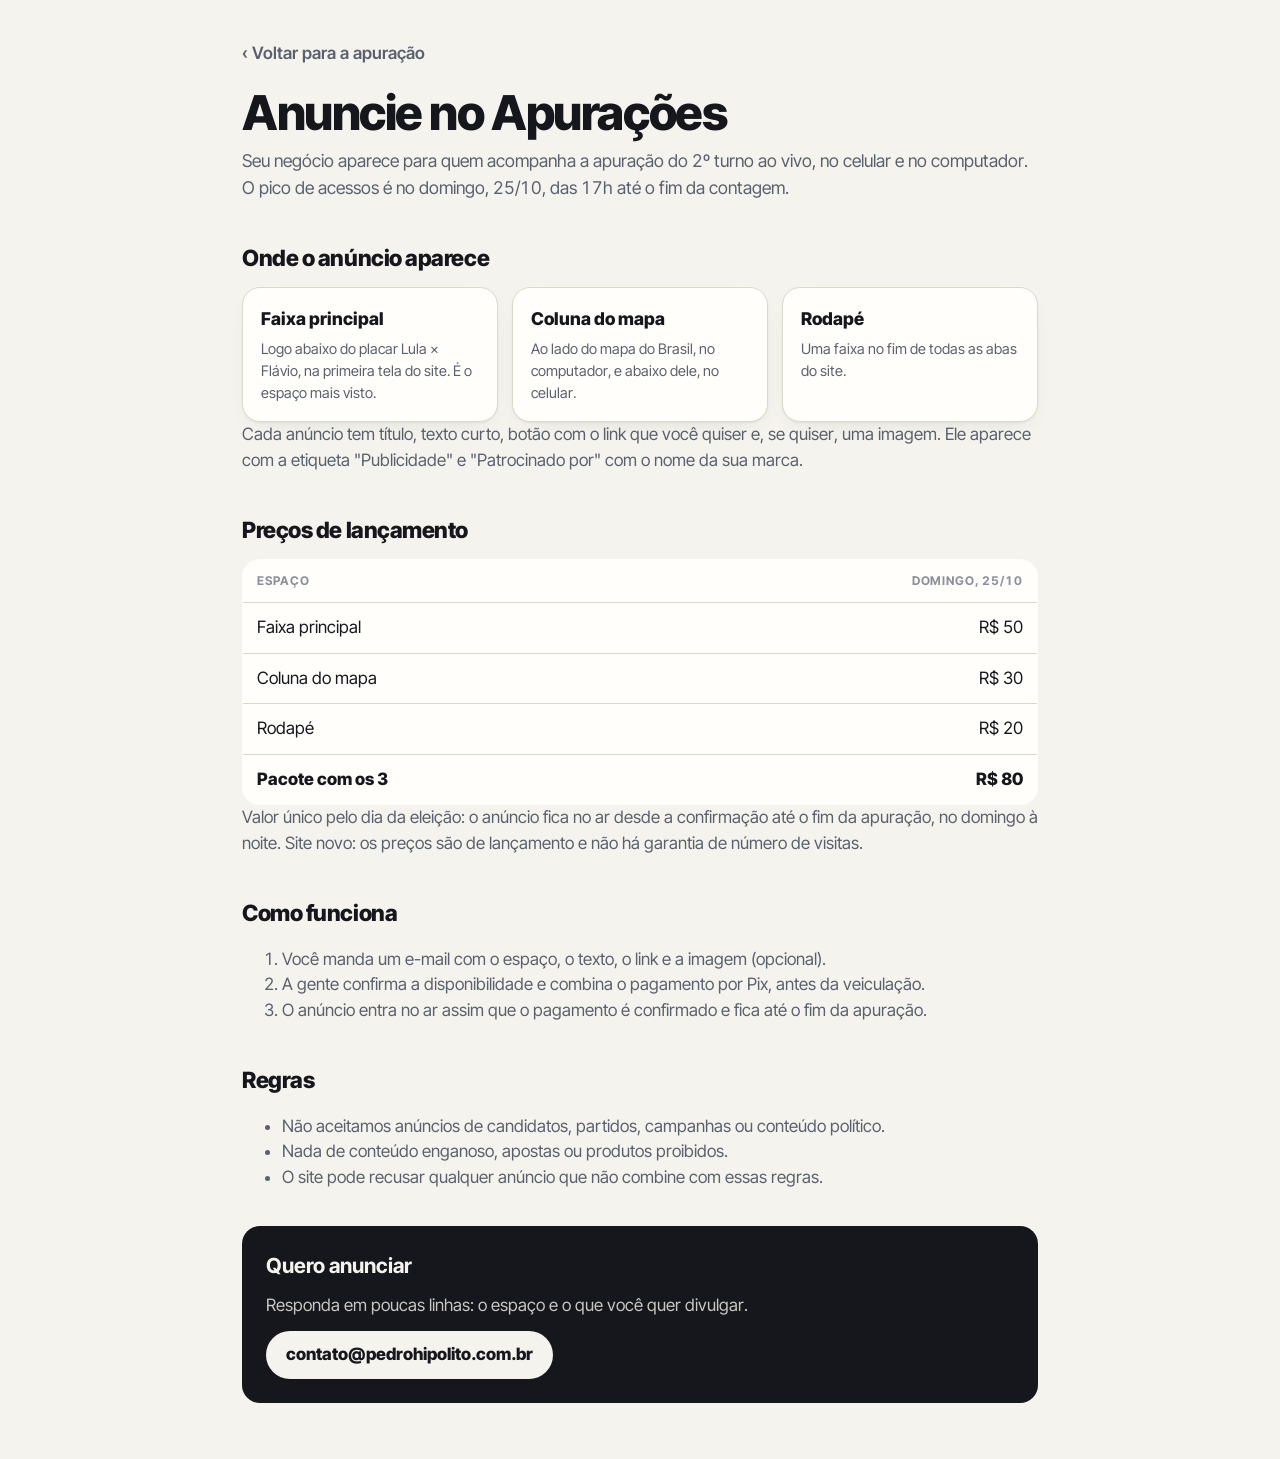
==== anuncie.html @ ca6e20bf "Anuncie: preço de um dia (até R$ 80)" ====
<!doctype html>
<html lang="pt-br">
<head>
<meta charset="utf-8">
<meta name="viewport" content="width=device-width,initial-scale=1">
<title>Anuncie · Apurações</title>
<meta name="description" content="Espaços de publicidade no site Apurações: onde aparecem, preços de lançamento e como anunciar.">
<link rel="icon" href="img/favicon.svg" type="image/svg+xml">
<link rel="preconnect" href="https://fonts.googleapis.com">
<link rel="preconnect" href="https://fonts.gstatic.com" crossorigin>
<link rel="stylesheet" href="https://fonts.googleapis.com/css2?family=Inter+Tight:wght@400;500;600;700;800&display=swap">
<link rel="stylesheet" href="css/estilo.css">
<style>
  .an-wrap { max-width: 860px; margin: 0 auto; padding: 32px var(--gut) 56px; }
  .an-voltar { display: inline-flex; min-height: 44px; align-items: center; color: var(--muted); text-decoration: none; font-weight: 600; }
  .an-wrap h1 { font-size: clamp(2rem, 7vw, 3rem); font-weight: 800; letter-spacing: -.03em; line-height: 1.05; margin: 12px 0 10px; }
  .an-wrap h2 { font-size: 1.4rem; font-weight: 800; letter-spacing: -.02em; margin: 40px 0 12px; }
  .an-wrap p, .an-wrap li { color: var(--muted); }
  .an-lead { font-size: 1.1rem; }
  .an-grade { display: grid; gap: 14px; grid-template-columns: repeat(auto-fit, minmax(220px, 1fr)); }
  .an-cartao { background: var(--surface); border: 1px solid var(--line); border-radius: var(--raio); padding: 18px; box-shadow: var(--sombra); }
  .an-cartao h3 { margin: 0 0 6px; font-size: 1.1rem; font-weight: 800; }
  .an-cartao p { margin: 0; font-size: 14.5px; }
  .an-tabela { width: 100%; border-collapse: collapse; background: var(--surface); border: 1px solid var(--line); border-radius: var(--raio); overflow: hidden; font-variant-numeric: tabular-nums; }
  .an-tabela th, .an-tabela td { padding: 12px 14px; text-align: left; border-bottom: 1px solid var(--line); }
  .an-tabela th { font-size: 12px; letter-spacing: .08em; text-transform: uppercase; color: var(--faint); }
  .an-tabela td:not(:first-child), .an-tabela th:not(:first-child) { text-align: right; white-space: nowrap; }
  .an-tabela tr:last-child td { border-bottom: 0; font-weight: 800; }
  .an-rolagem { overflow-x: auto; }
  .an-cta { margin-top: 36px; padding: 24px; border-radius: var(--raio); background: var(--ink); color: var(--bg); display: grid; gap: 12px; justify-items: start; }
  .an-cta p { color: inherit; opacity: .8; margin: 0; }
  .an-cta strong { font-size: 1.3rem; }
  .an-cta a { display: inline-flex; align-items: center; min-height: 48px; padding: 0 20px; border-radius: 999px; background: var(--bg); color: var(--ink); font-weight: 800; text-decoration: none; overflow-wrap: anywhere; }
</style>
</head>
<body>
<main class="an-wrap">
  <a class="an-voltar" href="./">‹ Voltar para a apuração</a>
  <h1>Anuncie no Apurações</h1>
  <p class="an-lead">Seu negócio aparece para quem acompanha a apuração do 2º turno ao vivo, no celular e no computador. O pico de acessos é no domingo, 25/10, das 17h até o fim da contagem.</p>

  <h2>Onde o anúncio aparece</h2>
  <div class="an-grade">
    <div class="an-cartao"><h3>Faixa principal</h3><p>Logo abaixo do placar Lula × Flávio, na primeira tela do site. É o espaço mais visto.</p></div>
    <div class="an-cartao"><h3>Coluna do mapa</h3><p>Ao lado do mapa do Brasil, no computador, e abaixo dele, no celular.</p></div>
    <div class="an-cartao"><h3>Rodapé</h3><p>Uma faixa no fim de todas as abas do site.</p></div>
  </div>
  <p>Cada anúncio tem título, texto curto, botão com o link que você quiser e, se quiser, uma imagem. Ele aparece com a etiqueta "Publicidade" e "Patrocinado por" com o nome da sua marca.</p>

  <h2>Preços de lançamento</h2>
  <div class="an-rolagem">
    <table class="an-tabela">
      <thead><tr><th>Espaço</th><th>Domingo, 25/10</th></tr></thead>
      <tbody>
        <tr><td>Faixa principal</td><td>R$ 50</td></tr>
        <tr><td>Coluna do mapa</td><td>R$ 30</td></tr>
        <tr><td>Rodapé</td><td>R$ 20</td></tr>
        <tr><td>Pacote com os 3</td><td>R$ 80</td></tr>
      </tbody>
    </table>
  </div>
  <p>Valor único pelo dia da eleição: o anúncio fica no ar desde a confirmação até o fim da apuração, no domingo à noite. Site novo: os preços são de lançamento e não há garantia de número de visitas.</p>

  <h2>Como funciona</h2>
  <ol>
    <li>Você manda um e-mail com o espaço, o texto, o link e a imagem (opcional).</li>
    <li>A gente confirma a disponibilidade e combina o pagamento por Pix, antes da veiculação.</li>
    <li>O anúncio entra no ar assim que o pagamento é confirmado e fica até o fim da apuração.</li>
  </ol>

  <h2>Regras</h2>
  <ul>
    <li>Não aceitamos anúncios de candidatos, partidos, campanhas ou conteúdo político.</li>
    <li>Nada de conteúdo enganoso, apostas ou produtos proibidos.</li>
    <li>O site pode recusar qualquer anúncio que não combine com essas regras.</li>
  </ul>

  <div class="an-cta">
    <strong>Quero anunciar</strong>
    <p>Responda em poucas linhas: o espaço e o que você quer divulgar.</p>
    <a href="mailto:contato@pedrohipolito.com.br?subject=Quero%20anunciar%20no%20Apura%C3%A7%C3%B5es">contato@pedrohipolito.com.br</a>
  </div>
</main>
</body>
</html>
---- css/estilo.css ----
/* Apuração 2º Turno 2026 — estilo. Tokens no :root; tema escuro por prefers-color-scheme ou [data-theme]. */
:root {
  --bg: #f5f3ee;
  --surface: #fffefb;
  --surface-2: #efece4;
  --ink: #15171c;
  --muted: #5a616e;
  --faint: #8a909c;
  --line: #ddd8cb;
  --c13: #dd2c2c;
  --c22: #1c5fd0;
  --outros: #cbc6ba;
  --gA: #0b8576;
  --gB: #c0780a;
  --mapa-vazio: #e2ded3;
  --mapa-sem: #f0ede5;                 /* mapa-múndi: país sem brasileiros votando */
  --sombra: 0 1px 2px rgba(20, 22, 28, .05), 0 8px 24px -12px rgba(20, 22, 28, .12);
  --serif: "Inter Tight", system-ui, -apple-system, "Segoe UI", Roboto, sans-serif; /* títulos e números grandes: sem serifa, direto */
  --sans: "Inter Tight", system-ui, -apple-system, "Segoe UI", Roboto, sans-serif;
  --raio: 16px;
  --gut: 16px;
  --topo-h: 104px;
  color-scheme: light;
}
@media (prefers-color-scheme: dark) {
  :root:not([data-theme="light"]) {
    --bg: #0f1115; --surface: #171a21; --surface-2: #1e222b; --ink: #f1efe9; --muted: #a2a9b6; --faint: #6f7684;
    --line: #2a2f3a; --c13: #ff5a5a; --c22: #5b9bff; --outros: #4a4f5b; --gA: #31c2b0; --gB: #e8a93c;
    --mapa-vazio: #2a2f3a; --mapa-sem: #1d2129; --sombra: 0 1px 2px rgba(0, 0, 0, .3), 0 8px 24px -12px rgba(0, 0, 0, .5);
    color-scheme: dark;
  }
}
:root[data-theme="dark"] {
  --bg: #0f1115; --surface: #171a21; --surface-2: #1e222b; --ink: #f1efe9; --muted: #a2a9b6; --faint: #6f7684;
  --line: #2a2f3a; --c13: #ff5a5a; --c22: #5b9bff; --outros: #4a4f5b; --gA: #31c2b0; --gB: #e8a93c;
  --mapa-vazio: #2a2f3a; --mapa-sem: #1d2129; --sombra: 0 1px 2px rgba(0, 0, 0, .3), 0 8px 24px -12px rgba(0, 0, 0, .5);
  color-scheme: dark;
}

*, *::before, *::after { box-sizing: border-box; }
html { scroll-behavior: smooth; scroll-padding-top: calc(var(--topo-h) + 8px); -webkit-text-size-adjust: 100%; }
body {
  margin: 0; background: var(--bg); color: var(--ink);
  font-family: var(--sans); font-size: 16px; line-height: 1.5;
  font-variant-numeric: tabular-nums lining-nums; -webkit-font-smoothing: antialiased; overflow-x: hidden;
}
img, svg { display: block; max-width: 100%; }
a { color: inherit; }
button { font: inherit; color: inherit; cursor: pointer; }
h1, h2, h3, p { margin: 0; }
[hidden] { display: none !important; }
:focus-visible { outline: 2px solid var(--c22); outline-offset: 2px; border-radius: 6px; }
.wrap { width: 100%; max-width: 1120px; margin: 0 auto; padding: 0 var(--gut); }
.mut { color: var(--muted); }

/* ---------- faixa demo ---------- */
.faixa-demo {
  display: flex; flex-wrap: wrap; gap: 4px 12px; justify-content: center; align-items: center;
  padding: 8px var(--gut); background: #ffd23f; color: #1b1500; font-size: 13px; text-align: center;
}
.faixa-demo strong { letter-spacing: .03em; }
.faixa-demo a { font-weight: 600; }

/* ---------- topo ---------- */
.topo {
  position: sticky; top: 0; z-index: 50; background: color-mix(in srgb, var(--bg) 86%, transparent);
  backdrop-filter: saturate(1.4) blur(10px); -webkit-backdrop-filter: saturate(1.4) blur(10px);
  border-bottom: 1px solid var(--line);
}
.topo-in { display: flex; flex-wrap: wrap; align-items: center; column-gap: 12px; row-gap: 0; }
.marca { order: 1; display: flex; align-items: center; gap: 10px; text-decoration: none; flex: none; min-height: 52px; }
.marca-txt { font-weight: 500; font-size: 15px; letter-spacing: -.01em; white-space: nowrap; }
.marca-txt b { font-weight: 800; }
.topo-dir { order: 2; margin-left: auto; display: flex; align-items: center; gap: 8px; min-width: 0; }
/* abas: no celular, uma linha própria logo abaixo da marca, rolável na horizontal; no desktop, na mesma linha da marca */
.abas { order: 3; flex: 0 0 100%; min-width: 0; }
.abas-lista {
  display: flex; gap: 6px; overflow-x: auto; overscroll-behavior-x: contain; scrollbar-width: none; -webkit-overflow-scrolling: touch;
  margin: 0 calc(var(--gut) * -1); padding: 0 var(--gut) 8px; scroll-padding: 0 var(--gut);
}
.abas-lista::-webkit-scrollbar { display: none; }
.abas-lista [role="tab"] {
  flex: none; min-height: 44px; padding: 0 16px; border-radius: 999px; border: 1px solid transparent; background: transparent;
  font-size: 15px; font-weight: 600; color: var(--muted); white-space: nowrap;
}
.abas-lista [role="tab"]:hover { background: var(--surface-2); color: var(--ink); }
.abas-lista [role="tab"][aria-selected="true"] { background: var(--ink); color: var(--bg); }
.aba-painel:focus { outline: none; }
.status {
  display: inline-flex; align-items: center; gap: 7px; min-width: 0; padding: 5px 10px; border-radius: 999px;
  background: var(--surface); border: 1px solid var(--line); font-size: 12.5px; font-weight: 600; color: var(--muted);
}
.status span { overflow: hidden; text-overflow: ellipsis; white-space: nowrap; max-width: 34vw; }
.status i { width: 8px; height: 8px; border-radius: 50%; background: var(--faint); flex: none; }
.status[data-estado="vivo"] { color: var(--ink); }
.status[data-estado="vivo"] i { background: #1fa855; animation: pulso 1.8s ease-out infinite; }
.status[data-estado="ok"] i { background: #1fa855; }
.status[data-estado="erro"] i { background: #e09a14; }
.status[data-estado="demo"] i { background: #ffb800; animation: pulso 1.8s ease-out infinite; }
@keyframes pulso { 0% { box-shadow: 0 0 0 0 rgba(31, 168, 85, .5); } 100% { box-shadow: 0 0 0 8px rgba(31, 168, 85, 0); } }
.btn-tema { width: 36px; height: 36px; border-radius: 50%; border: 1px solid var(--line); background: var(--surface); display: grid; place-items: center; flex: none; }
.btn-tema:hover { background: var(--surface-2); }
.ico-lua { display: none; }
:root[data-theme="dark"] .ico-sol { display: none; }
:root[data-theme="dark"] .ico-lua { display: block; }
@media (prefers-color-scheme: dark) {
  :root:not([data-theme="light"]) .ico-sol { display: none; }
  :root:not([data-theme="light"]) .ico-lua { display: block; }
}

/* ---------- hero ---------- */
.hero { padding: 28px 0 36px; border-bottom: 1px solid var(--line); background:
  radial-gradient(900px 340px at 12% -10%, color-mix(in srgb, var(--c13) 9%, transparent), transparent 70%),
  radial-gradient(900px 340px at 88% -10%, color-mix(in srgb, var(--c22) 9%, transparent), transparent 70%); }
.kicker { font-size: 12.5px; font-weight: 700; letter-spacing: .08em; text-transform: uppercase; color: var(--muted); }
.hero-titulo { font-family: var(--serif); font-weight: 800; font-size: clamp(2rem, 7.4vw, 3.6rem); line-height: 1.05; letter-spacing: -.02em; margin: 8px 0 14px; }
.hero-titulo em { font-style: normal; font-weight: 800; }
.hero-modo { margin-bottom: 18px; }
.pilula { display: inline-block; padding: 6px 14px; border-radius: 18px; font-size: 13px; font-weight: 600; line-height: 1.35; background: var(--surface); border: 1px solid var(--line); color: var(--muted); }
.hero-modo[data-modo="vivo"] .pilula { color: var(--ink); border-color: color-mix(in srgb, #1fa855 55%, var(--line)); background: color-mix(in srgb, #1fa855 10%, var(--surface)); }
.hero-modo[data-modo="antes"] .pilula, .hero-modo[data-modo="aguardando"] .pilula { border-style: dashed; }

.duelo { display: grid; grid-template-columns: minmax(0, 1fr) minmax(0, 1fr); gap: 8px; align-items: start; }
.duelo-x { align-self: center; font-family: var(--serif); font-size: 1.4rem; color: var(--faint); display: none; }
.cand { position: relative; display: flex; flex-direction: column; gap: 10px; min-width: 0; }
.cand[data-n="22"] { align-items: flex-end; text-align: right; }
.foto {
  position: relative; width: clamp(92px, 27vw, 176px); aspect-ratio: 3 / 4; border-radius: 14px; overflow: hidden;
  background: color-mix(in srgb, var(--cor) 16%, var(--surface-2)); box-shadow: inset 0 -5px 0 var(--cor), var(--sombra);
}
.cand[data-n="13"] { --cor: var(--c13); }
.cand[data-n="22"] { --cor: var(--c22); }
.foto img { position: absolute; inset: 0; width: 100%; height: 100%; object-fit: cover; object-position: center 18%; }
.foto img.erro { display: none; }
.ini { position: absolute; inset: 0; display: grid; place-items: center; font-family: var(--serif); font-weight: 600; font-size: 2rem; color: var(--cor); opacity: .85; }
.cand-nome { font-size: clamp(1.25rem, 4.6vw, 2rem); font-weight: 800; letter-spacing: -.02em; line-height: 1.1; }
.cand-sub { font-size: 13px; color: var(--muted); margin-top: 2px; }
.partido { font-weight: 700; color: var(--cor); }
.cand-pct { margin-top: 6px; display: flex; align-items: baseline; gap: 2px; line-height: 1; }
.cand[data-n="22"] .cand-pct { justify-content: flex-end; }
.pct-num { font-family: var(--serif); font-weight: 800; font-size: clamp(2.7rem, 12.5vw, 6rem); letter-spacing: -.035em; color: var(--cor);  font-variant-numeric: tabular-nums;}
.pct-sinal { font-family: var(--serif); font-weight: 500; font-size: clamp(1.2rem, 5vw, 2.3rem); color: var(--cor); opacity: .8; }
.cand-votos { font-size: 14px; color: var(--muted); margin-top: 4px; }
.cand-votos b { color: var(--ink); font-weight: 700; font-size: 1.12em; }
.cand.ref .pct-num, .cand.ref .pct-sinal { opacity: .72; }
.selo-eleito {
  display: inline-block; margin-top: 8px; padding: 4px 12px; border-radius: 999px; font-size: 12px; font-weight: 800; letter-spacing: .12em;
  text-transform: uppercase; color: #fff; background: var(--cor);
}
:root[data-theme="dark"] .selo-eleito { color: #101216; }
@media (prefers-color-scheme: dark) { :root:not([data-theme="light"]) .selo-eleito { color: #101216; } }

.barra-bloco { margin-top: 26px; }
.barra-dupla { position: relative; display: flex; height: 22px; border-radius: 999px; overflow: visible; background: var(--surface-2); }
.seg { height: 100%; transition: width .9s cubic-bezier(.2, .7, .2, 1); width: 0; }
.seg13 { background: var(--c13); border-radius: 999px 0 0 999px; }
.seg22 { background: var(--c22); border-radius: 0 999px 999px 0; margin-left: auto; }
.segOutros { background: var(--outros); }
.barra-dupla::after { content: ""; position: absolute; inset: 0; border-radius: 999px; box-shadow: inset 0 0 0 1px color-mix(in srgb, var(--ink) 8%, transparent); pointer-events: none; }
.tick50 { position: absolute; left: 50%; top: -7px; bottom: -7px; width: 2px; margin-left: -1px; background: var(--ink); border-radius: 2px; z-index: 2; }
.tick50 em { position: absolute; top: 100%; left: 50%; transform: translateX(-50%); font-style: normal; font-size: 11px; font-weight: 700; color: var(--muted); margin-top: 3px; letter-spacing: .04em; }
.barra-nota { margin-top: 24px; font-size: 12.5px; color: var(--muted); }
.diferenca { margin-top: 14px; font-size: clamp(1.02rem, 3.6vw, 1.3rem); font-weight: 600; letter-spacing: -.01em; min-height: 1.5em; }
.diferenca b { font-weight: 800; }
.diferenca .c13 { color: var(--c13); } .diferenca .c22 { color: var(--c22); }
.aviso-tse { margin-top: 10px; padding: 10px 14px; border-radius: 12px; font-weight: 700; background: var(--surface); border: 1px solid var(--line); }

.painel { display: grid; gap: 12px; margin-top: 22px; }
.painel-bloco { background: var(--surface); border: 1px solid var(--line); border-radius: var(--raio); padding: 16px; box-shadow: var(--sombra); }
.painel-rot { font-size: 12.5px; font-weight: 700; letter-spacing: .06em; text-transform: uppercase; color: var(--muted); }
.painel-texto { margin-top: 6px; color: var(--muted); font-size: 14.5px; }
.painel-mini { font-size: 13px; color: var(--muted); margin-top: 6px; }
.relogio { display: grid; grid-template-columns: repeat(4, 1fr); gap: 8px; margin-top: 12px; }
.relogio div { background: var(--surface-2); border-radius: 12px; padding: 10px 4px 8px; text-align: center; }
.relogio b { display: block; font-family: var(--serif); font-weight: 800; font-size: clamp(1.7rem, 8vw, 2.8rem); line-height: 1.05; letter-spacing: -.02em;  font-variant-numeric: tabular-nums;}
.relogio span { font-size: 11.5px; color: var(--muted); font-weight: 600; text-transform: uppercase; letter-spacing: .06em; }
.prog-topo { display: flex; justify-content: space-between; align-items: baseline; gap: 12px; }
.prog-num { font-family: var(--serif); font-size: 1.7rem; font-weight: 800; letter-spacing: -.02em;  font-variant-numeric: tabular-nums;}
.prog-num b { font-weight: 600; }
.trilho { margin-top: 8px; height: 10px; border-radius: 99px; background: var(--surface-2); overflow: hidden; }
.trilho-fill { display: block; height: 100%; width: 0; border-radius: 99px; background: var(--ink); transition: width .9s cubic-bezier(.2, .7, .2, 1); }

/* ---------- seções ---------- */
.secao { padding: 44px 0 8px; }
.secao:last-of-type { padding-bottom: 48px; }
.sec-cab { display: flex; flex-wrap: wrap; justify-content: space-between; align-items: flex-end; gap: 16px; margin-bottom: 20px; }
.sec-kicker { font-size: 12.5px; font-weight: 700; letter-spacing: .08em; text-transform: uppercase; color: var(--muted); }
.sec-cab h2 { font-family: var(--serif); font-weight: 800; font-size: clamp(1.7rem, 6vw, 2.5rem); line-height: 1.1; letter-spacing: -.02em; margin-top: 4px; }
.sec-sub { margin-top: 6px; color: var(--muted); font-size: 14.5px; max-width: 62ch; }
.seg-ctl { display: inline-flex; padding: 3px; border-radius: 999px; background: var(--surface-2); border: 1px solid var(--line); }
.seg-ctl button { border: 0; background: transparent; padding: 7px 14px; border-radius: 999px; font-size: 13.5px; font-weight: 600; color: var(--muted); }
.seg-ctl button[aria-pressed="true"] { background: var(--surface); color: var(--ink); box-shadow: 0 1px 3px rgba(0, 0, 0, .12); }

/* ---------- mapa ---------- */
.mapa-grade { display: grid; gap: 20px; }
.mapa-col { min-width: 0; }
.mapa-caixa { background: var(--surface); border: 1px solid var(--line); border-radius: var(--raio); padding: 8px; box-shadow: var(--sombra); }
.mapa-svg { width: 100%; height: auto; max-height: 76vh; margin: 0 auto; }
.mapa-svg path {
  fill: var(--mapa-vazio); stroke: var(--surface); stroke-width: 1.4px; vector-effect: non-scaling-stroke; stroke-linejoin: round;
  cursor: pointer; transition: fill .6s ease, filter .15s ease; outline: none;
}
.mapa-svg path[data-l="13"] { --cor: var(--c13); }
.mapa-svg path[data-l="22"] { --cor: var(--c22); }
.mapa-svg path[data-l] { fill: color-mix(in srgb, var(--cor) calc(var(--m) * 1%), var(--surface)); }
[data-b="1"] { --m: 30; } [data-b="2"] { --m: 46; } [data-b="3"] { --m: 63; } [data-b="4"] { --m: 82; } [data-b="5"] { --m: 100; }
.mapa-svg path:hover, .mapa-svg path.sel, .mapa-svg path.hl { stroke: var(--ink); stroke-width: 2.4px; filter: brightness(1.04); }
.mapa-svg path:focus-visible { stroke: var(--ink); stroke-width: 2.6px; }
.mapa-extra { display: flex; flex-wrap: wrap; align-items: center; gap: 8px 14px; margin-top: 10px; }
.chip-zz {
  display: inline-flex; align-items: center; gap: 8px; padding: 6px 12px; border-radius: 999px; border: 1px solid var(--line);
  background: var(--surface); font-size: 13.5px; font-weight: 600;
}
.chip-zz-cor { width: 14px; height: 14px; border-radius: 4px; background: var(--mapa-vazio); }
.chip-zz[data-l="13"] .chip-zz-cor { background: color-mix(in srgb, var(--c13) calc(var(--m) * 1%), var(--surface)); }
.chip-zz[data-l="22"] .chip-zz-cor { background: color-mix(in srgb, var(--c22) calc(var(--m) * 1%), var(--surface)); }
.chip-zz.sel { border-color: var(--ink); }
.mapa-dica { font-size: 13px; color: var(--muted); }
.legenda { display: grid; gap: 8px; margin-top: 14px; font-size: 12.5px; color: var(--muted); }
.leg-linha { display: flex; align-items: center; gap: 10px; flex-wrap: wrap; }
.leg-nome { min-width: 84px; font-weight: 700; color: var(--ink); }
.leg-esc { display: flex; gap: 3px; }
.leg-esc i { width: 34px; height: 12px; border-radius: 3px; display: block; }
.leg-esc.s13 i { background: color-mix(in srgb, var(--c13) calc(var(--m) * 1%), var(--surface)); }
.leg-esc.s22 i { background: color-mix(in srgb, var(--c22) calc(var(--m) * 1%), var(--surface)); }
.leg-esc.vazio i { background: var(--mapa-vazio); width: 24px; }
.leg-rot { font-size: 12px; }

.cartao, .cartao-g {
  background: var(--surface); border: 1px solid var(--line); border-radius: var(--raio); padding: 18px; box-shadow: var(--sombra);
  align-self: start; min-width: 0;
}
.mapa-lateral { display: grid; gap: 16px; min-width: 0; align-content: start; }
.mapa-lateral .legenda { margin-top: 0; }
.rank-uf-bloco { display: none; }
.cartao h3 { font-family: var(--serif); font-size: 1.6rem; font-weight: 800; letter-spacing: -.02em; line-height: 1.1; }
.cartao h3 small { display: block; font-family: var(--sans); font-size: 12px; font-weight: 700; letter-spacing: .08em; text-transform: uppercase; color: var(--muted); margin-bottom: 4px; }
.cartao-vazio { color: var(--muted); font-size: 14.5px; }
.cartao-modo { display: inline-block; margin: 8px 0 12px; padding: 3px 10px; border-radius: 999px; font-size: 12px; font-weight: 700; background: var(--surface-2); color: var(--muted); }
.cartao-modo.vivo { background: color-mix(in srgb, #1fa855 14%, var(--surface)); color: var(--ink); }
.mini-barra { display: flex; height: 12px; border-radius: 99px; overflow: hidden; background: var(--surface-2); position: relative; }
.mini-barra .a { background: var(--c13); } .mini-barra .o { background: var(--outros); } .mini-barra .b { background: var(--c22); margin-left: auto; }
.mini-barra.ref { opacity: .6; }
.mini-barra::after { content: ""; position: absolute; left: 50%; top: 0; bottom: 0; width: 2px; margin-left: -1px; background: var(--surface); opacity: .9; }
.lin { display: grid; grid-template-columns: 10px 1fr auto; gap: 4px 10px; align-items: baseline; margin-top: 12px; }
.lin .pt { width: 10px; height: 10px; border-radius: 3px; align-self: center; }
.lin.c13 .pt { background: var(--c13); } .lin.c22 .pt { background: var(--c22); }
.lin b { font-size: 1.15rem; font-weight: 800; }
.lin span.v { grid-column: 2 / 4; font-size: 13px; color: var(--muted); margin-top: -2px; }
.cartao-info { margin-top: 14px; padding-top: 12px; border-top: 1px solid var(--line); font-size: 14px; display: grid; gap: 6px; }
.cartao-info .c13 { color: var(--c13); font-weight: 700; } .cartao-info .c22 { color: var(--c22); font-weight: 700; }
.cartao-info .mut { color: var(--muted); font-size: 13px; }

/* ---------- lista de estados ---------- */
.controles { display: flex; flex-wrap: wrap; align-items: center; justify-content: space-between; gap: 12px; margin-bottom: 14px; }
.chips { display: flex; flex-wrap: wrap; gap: 6px; }
.chips button { border: 1px solid var(--line); background: var(--surface); padding: 6px 12px; border-radius: 999px; font-size: 13.5px; font-weight: 600; color: var(--muted); }
.chips button[aria-pressed="true"] { background: var(--ink); border-color: var(--ink); color: var(--bg); }
.check { display: inline-flex; align-items: center; gap: 8px; font-size: 14px; color: var(--muted); font-weight: 500; cursor: pointer; }
.check input { width: 18px; height: 18px; accent-color: var(--ink); }
.uf-cab { display: none; }
.ufs { list-style: none; margin: 0; padding: 0; display: grid; gap: 8px; }
.ufs li.reg { margin: 14px 0 2px; font-size: 12.5px; font-weight: 800; letter-spacing: .08em; text-transform: uppercase; color: var(--muted); }
.ufs li.uf {
  display: grid; grid-template-columns: 1fr 1fr auto; grid-template-areas: "nome nome marg" "barra barra barra" "l13 l22 apur";
  gap: 6px 12px; align-items: center; padding: 12px 14px; background: var(--surface); border: 1px solid var(--line); border-radius: 14px;
}
.ufs li.uf:hover, .ufs li.uf.hl { border-color: var(--ink); }
.uf-nome { grid-area: nome; font-weight: 700; font-size: 15.5px; }
.uf-nome small { font-weight: 600; color: var(--faint); margin-left: 6px; font-size: 12px; }
.uf-barra { grid-area: barra; }
.uf-n { font-size: 14px; }
.uf-n.l13 { grid-area: l13; } .uf-n.l22 { grid-area: l22; }
.uf-n b { font-weight: 800; font-size: 1.05rem; }
.uf-n.l13 b { color: var(--c13); } .uf-n.l22 b { color: var(--c22); }
.uf-n .d { display: block; font-size: 12px; color: var(--muted); font-weight: 500; min-height: 1.2em; }
.uf-marg { grid-area: marg; text-align: right; font-size: 13.5px; font-weight: 700; }
.uf-marg.c13 { color: var(--c13); } .uf-marg.c22 { color: var(--c22); }
.uf-marg small { display: block; font-size: 11.5px; font-weight: 500; color: var(--muted); }
.uf-apur { grid-area: apur; text-align: right; font-size: 13px; color: var(--muted); min-width: 64px; }
.uf-apur .mini-trilho { height: 4px; border-radius: 9px; background: var(--surface-2); margin-top: 4px; overflow: hidden; }
.uf-apur .mini-trilho span { display: block; height: 100%; background: var(--ink); border-radius: 9px; transition: width .9s cubic-bezier(.2, .7, .2, 1); }
.ufs li.uf.ref .uf-n b, .ufs li.uf.ref .uf-nome { opacity: .62; }
.ufs li.uf.ref .uf-n.l13 b, .ufs li.uf.ref .uf-n.l22 b { color: var(--muted); }
.tag-ref { display: inline-block; margin-left: 5px; padding: 0 5px; border-radius: 4px; font-size: 10.5px; font-weight: 800; letter-spacing: .04em; color: var(--muted); background: var(--surface-2); vertical-align: 1px; }
.uf-barra .mini-barra { height: 8px; }

/* ---------- governadores ---------- */
.gov-grade { display: grid; gap: 14px; }
.gov-card { background: var(--surface); border: 1px solid var(--line); border-radius: var(--raio); padding: 16px; box-shadow: var(--sombra); display: flex; flex-direction: column; gap: 12px; }
.gov-topo { display: flex; justify-content: space-between; align-items: baseline; gap: 12px; }
.gov-topo h3 { font-family: var(--serif); font-size: 1.45rem; font-weight: 800; letter-spacing: -.02em; }
.gov-topo span { font-size: 12.5px; color: var(--muted); font-weight: 600; }
.gov-c { display: grid; grid-template-columns: 56px 1fr auto; gap: 12px; align-items: center; }
.gov-foto { --cor: var(--gA); position: relative; width: 56px; aspect-ratio: 3 / 4; border-radius: 10px; overflow: hidden; background: color-mix(in srgb, var(--cor) 16%, var(--surface-2)); box-shadow: inset 0 -4px 0 var(--cor); }
.gov-c.b .gov-foto { --cor: var(--gB); }
.gov-foto img { position: absolute; inset: 0; width: 100%; height: 100%; object-fit: cover; object-position: center 18%; }
.gov-foto img.erro { display: none; }
.gov-foto .ini { font-size: 1rem; color: var(--cor); }
.gov-nome { font-weight: 800; font-size: 1.02rem; line-height: 1.2; letter-spacing: -.01em; }
.gov-sub { font-size: 12.5px; color: var(--muted); }
.gov-sub .partido { color: var(--gA); } .gov-c.b .gov-sub .partido { color: var(--gB); }
.gov-pct { text-align: right; font-family: var(--serif); font-weight: 800; font-size: 1.9rem; letter-spacing: -.03em; line-height: 1; color: var(--gA);  font-variant-numeric: tabular-nums;}
.gov-c.b .gov-pct { color: var(--gB); }
.gov-pct small { display: block; font-family: var(--sans); font-size: 12px; letter-spacing: 0; font-weight: 500; color: var(--muted); margin-top: 3px; }
.gov-c.ref .gov-pct { opacity: .7; }
.gov-barra { display: flex; height: 12px; border-radius: 99px; background: var(--surface-2); overflow: hidden; position: relative; }
.gov-barra .a { background: var(--gA); } .gov-barra .b { background: var(--gB); margin-left: auto; } .gov-barra .o { background: var(--outros); }
.gov-barra span { transition: width .9s cubic-bezier(.2, .7, .2, 1); }
.gov-barra::after { content: ""; position: absolute; left: 50%; top: 0; bottom: 0; width: 2px; margin-left: -1px; background: var(--surface); }
.gov-barra.ref { opacity: .6; }
.gov-rod { font-size: 13px; color: var(--muted); display: grid; gap: 4px; padding-top: 10px; border-top: 1px solid var(--line); }
.gov-rod b { color: var(--ink); font-weight: 700; }
.gov-prog { display: flex; align-items: center; gap: 10px; font-size: 13px; color: var(--muted); }
.gov-prog .trilho { flex: 1; margin: 0; height: 6px; }
.selo-mini { display: inline-block; margin-left: 6px; padding: 1px 8px; border-radius: 99px; font-size: 10.5px; font-weight: 800; letter-spacing: .1em; text-transform: uppercase; background: var(--cor, var(--gA)); color: #fff; vertical-align: 2px; }
.gov-c.b .selo-mini { --cor: var(--gB); }
:root[data-theme="dark"] .selo-mini { color: #101216; }
@media (prefers-color-scheme: dark) { :root:not([data-theme="light"]) .selo-mini { color: #101216; } }

/* ---------- números gerais ---------- */
.num-grade { display: grid; grid-template-columns: repeat(2, minmax(0, 1fr)); gap: 12px; }
.num-card { background: var(--surface); border: 1px solid var(--line); border-radius: var(--raio); padding: 16px; box-shadow: var(--sombra); min-width: 0; }
.num-card h3 { font-size: 12.5px; font-weight: 700; letter-spacing: .06em; text-transform: uppercase; color: var(--muted); }
.num-valor { margin-top: 8px; font-family: var(--serif); font-weight: 800; font-size: clamp(1.9rem, 8vw, 2.8rem); letter-spacing: -.03em; line-height: 1;  font-variant-numeric: tabular-nums;}
.num-valor small { font-size: .55em; font-weight: 500; opacity: .8; }
.num-valor.vazio { color: var(--faint); }
.num-abs { margin-top: 6px; font-size: 13.5px; color: var(--muted); }
.num-ref { margin-top: 10px; padding-top: 10px; border-top: 1px solid var(--line); font-size: 13px; color: var(--muted); }
.num-ref b { color: var(--ink); }
.num-nota { margin-top: 12px; font-size: 13.5px; color: var(--muted); max-width: 80ch; }
.num-nota b { color: var(--ink); }

/* ---------- rodapé ---------- */
.rodape { margin-top: 24px; padding: 28px 0 48px; border-top: 1px solid var(--line); background: var(--surface-2); color: var(--muted); font-size: 14px; }
.rodape p + p { margin-top: 10px; }
.rodape strong { color: var(--ink); }
.rodape-mini { font-size: 12.5px; }

/* ---------- telas maiores ---------- */
@media (min-width: 640px) {
  :root { --gut: 24px; }
  .duelo { gap: 24px; grid-template-columns: minmax(0, 1fr) auto minmax(0, 1fr); }
  .duelo-x { display: block; }
  .cand { flex-direction: row; gap: 18px; align-items: flex-end; }
  .cand[data-n="22"] { flex-direction: row-reverse; align-items: flex-end; }
  .foto { flex: none; width: clamp(120px, 17vw, 190px); }
  .cand-corpo { min-width: 0; }
  .painel.dois { grid-template-columns: 1.2fr 1fr; align-items: stretch; }
  .painel.dois .painel-bloco.progresso { grid-column: 2; grid-row: 1; }
  .painel.dois .painel-bloco.contagem, .painel.dois .painel-bloco.aguardando { grid-column: 1; grid-row: 1; }
  .gov-grade { grid-template-columns: repeat(2, minmax(0, 1fr)); }
  .num-grade { grid-template-columns: repeat(4, minmax(0, 1fr)); }
  .status span { max-width: none; }
}
@media (max-width: 639.98px) {
  /* celular: foto menor dentro do cartão, nomes quebram */
  .cand-sub { font-size: 12px; }
  .marca-txt { display: none; }
  .status span { max-width: 48vw; }
}
@media (min-width: 900px) {
  .hero { padding: 44px 0 48px; }
  .uf-cab, .ufs li.uf { grid-template-columns: minmax(150px, 1.3fr) minmax(160px, 2fr) 104px 104px 118px 92px; }
  .uf-cab { display: grid; gap: 12px; padding: 0 14px 6px; font-size: 12px; font-weight: 700; letter-spacing: .06em; text-transform: uppercase; color: var(--muted); }
  .uf-cab .t13 { color: var(--c13); } .uf-cab .t22 { color: var(--c22); }
  .ufs li.uf { grid-template-areas: "nome barra l13 l22 marg apur"; padding: 10px 14px; }
  .uf-marg { text-align: left; }
  .uf-apur { text-align: left; }
}

/* ---------- peças novas (abas) ---------- */
.topo-dir { min-height: 52px; }
.btn-ver { border: 1px solid var(--line); background: var(--surface); padding: 8px 16px; border-radius: 999px; font-size: 14px; font-weight: 600; min-height: 40px; }
.btn-ver:hover { border-color: var(--ink); }
.cartao-g h3 { font-size: 12.5px; font-weight: 700; letter-spacing: .06em; text-transform: uppercase; color: var(--muted); }
.cartao-g h3.t13 { color: var(--c13); } .cartao-g h3.t22 { color: var(--c22); }
.cartao-g h3 small { text-transform: none; letter-spacing: 0; font-weight: 500; margin-left: 6px; }
.hero-cab { grid-area: cab; }

/* destaques da aba Presidente */
.dest-grade { display: grid; gap: 14px; }
.mini-mapa-card { display: grid; place-items: center; padding: 12px; }
.mini-mapa { width: 100%; max-width: 360px; }
.mini-mapa .mapa-svg { max-height: 300px; pointer-events: auto; }
.mini-mapa .mapa-svg path { stroke-width: 1px; }
.rank { list-style: none; margin: 10px 0 0; padding: 0; display: grid; gap: 2px; }
.rank-lin {
  display: grid; grid-template-columns: minmax(0, 1fr) 72px auto; gap: 12px; align-items: center; width: 100%; text-align: left;
  min-height: 44px; padding: 6px 10px; margin: 0 -10px; width: calc(100% + 20px); border: 0; border-radius: 10px; background: transparent; font-size: 14.5px;
}
.rank-lin:hover, .rank-lin.sel { background: var(--surface-2); }
.rk-nome { font-weight: 600; overflow: hidden; text-overflow: ellipsis; white-space: nowrap; }
.rk-bar { height: 6px; border-radius: 9px; background: var(--surface-2); overflow: hidden; display: block; }
.rk-bar i { display: block; height: 100%; border-radius: 9px; background: var(--outros); }
.t13 + .rank .rk-bar i { background: var(--c13); } .t22 + .rank .rk-bar i { background: var(--c22); }
.rank-lin b { font-size: 13.5px; font-weight: 800; white-space: nowrap; }
.t13 + .rank .rank-lin b { color: var(--c13); } .t22 + .rank .rank-lin b { color: var(--c22); }
.rank-vazio { color: var(--muted); font-size: 14px; padding: 8px 0; }

/* ranking lateral do mapa (desktop) */
.rank-uf-tit { font-size: 12.5px; font-weight: 700; letter-spacing: .06em; text-transform: uppercase; color: var(--muted); margin-bottom: 6px; }
.rank-uf-tit small { text-transform: none; letter-spacing: 0; font-weight: 500; }
.rank-uf { list-style: none; margin: 0; padding: 0; display: grid; }
.rank-uf .rank-lin { grid-template-columns: 12px minmax(0, 1fr) auto; min-height: 36px; padding: 4px 10px; font-size: 14px; }
.rk-pt { width: 10px; height: 10px; border-radius: 3px; background: var(--mapa-vazio); }
.rk-pt.c13 { background: var(--c13); } .rk-pt.c22 { background: var(--c22); }
.rank-uf .rank-lin b.c13 { color: var(--c13); } .rank-uf .rank-lin b.c22 { color: var(--c22); } .rank-uf .rank-lin b.mut { color: var(--faint); font-weight: 500; }

/* ---------- mapa-múndi (aba Mapa > Exterior) ---------- */
.sec-ctls { display: flex; flex-wrap: wrap; gap: 8px 10px; }
.mundi-caixa { padding: 6px; overflow: hidden; }
@media (max-width: 639.98px) { .mundi-caixa { margin: 0 calc(-1 * var(--gut)); border-left: 0; border-right: 0; border-radius: 0; padding: 4px 0; } .mundi-box { border-radius: 0; } }
.mundi-box { overflow: hidden; border-radius: calc(var(--raio) - 6px); }
.mundi-svg { width: 100%; height: auto; max-height: none; margin: 0 auto; display: block; touch-action: pan-y pinch-zoom; user-select: none; -webkit-user-select: none; }
.mundi-box.zoom .mundi-svg { touch-action: none; cursor: grab; }
.mundi-svg .terra { fill: var(--mapa-sem); stroke: var(--surface); stroke-width: .5px; vector-effect: non-scaling-stroke; pointer-events: none; }
.mundi-svg [data-pais] {
  fill: var(--mapa-vazio); stroke: var(--surface); stroke-width: .8px; vector-effect: non-scaling-stroke; stroke-linejoin: round;
  cursor: pointer; transition: fill .6s ease, filter .15s ease; outline: none;
}
.mundi-svg [data-pais="BR"] { fill: color-mix(in srgb, var(--ink) 9%, var(--surface)); stroke-width: .6px; }
.mundi-svg [data-pais="BR"]:hover { fill: color-mix(in srgb, var(--ink) 16%, var(--surface)); }
.mundi-svg [data-pais][data-l="13"] { --cor: var(--c13); }
.mundi-svg [data-pais][data-l="22"] { --cor: var(--c22); }
.mundi-svg [data-pais][data-l] { fill: color-mix(in srgb, var(--cor) calc(var(--m) * 1%), var(--surface)); }
.mundi-svg .bolha { stroke: var(--faint); stroke-width: 1px; }
.mundi-svg .bolha[data-l] { stroke: color-mix(in srgb, var(--cor) 70%, var(--ink)); }
.mundi-svg [data-pais]:not([data-pais="BR"]):hover, .mundi-svg [data-pais].sel { stroke: var(--ink); stroke-width: 2px; filter: brightness(1.04); }
.mundi-svg .bolha:hover, .mundi-svg .bolha.sel { stroke-width: 2.2px; }
.mundi-zoom { display: flex; gap: 6px; margin-left: auto; }
.mundi-estado { flex: 1 1 100%; order: 3; }
.mundi-zoom button {
  width: 40px; height: 40px; display: grid; place-items: center; border-radius: 12px; border: 1px solid var(--line);
  background: var(--surface); color: var(--ink); font-size: 22px; font-weight: 600; line-height: 1; padding: 0;
}
.mundi-zoom button:disabled { opacity: .4; cursor: default; }
.mundi-zoom button:not(:disabled):hover { border-color: var(--ink); }
.leg-esc.sem i { background: var(--mapa-sem); width: 24px; border: 1px solid var(--line); }
.rank-pais-bloco { display: block; }
.rank-mais { margin-top: 8px; }
.cartao-cidades { margin-top: 14px; padding-top: 12px; border-top: 1px solid var(--line); }
.cartao-cid-tit { font-size: 12.5px; font-weight: 700; letter-spacing: .06em; text-transform: uppercase; color: var(--muted); margin-bottom: 4px; }
.cartao-cid-tit small { text-transform: none; letter-spacing: 0; font-weight: 500; margin-left: 4px; }
.cartao-cidades ul { list-style: none; margin: 0; padding: 0; display: grid; }
.cartao-cidades li { display: grid; grid-template-columns: 12px minmax(0, 1fr) auto; gap: 8px; align-items: center; min-height: 30px; font-size: 14px; }
.cartao-cidades .cid-nome { overflow: hidden; text-overflow: ellipsis; white-space: nowrap; font-weight: 500; }
.cartao-cidades b { font-size: 13px; font-weight: 800; white-space: nowrap; }
.cartao-cidades b.c13 { color: var(--c13); } .cartao-cidades b.c22 { color: var(--c22); } .cartao-cidades b.mut { color: var(--faint); font-weight: 500; }

/* evolução */
.evo-grade { display: grid; gap: 14px; }
.evo-principal { padding: 14px; }
.evo-leg { display: flex; flex-wrap: wrap; gap: 6px 18px; font-size: 13.5px; font-weight: 700; margin-bottom: 8px; }
.evo-leg i { display: inline-block; width: 22px; height: 4px; border-radius: 4px; vertical-align: middle; margin-right: 7px; }
.evo-leg .l13 { color: var(--c13); } .evo-leg .l13 i { background: var(--c13); }
.evo-leg .l22 { color: var(--c22); } .evo-leg .l22 i { background: var(--c22); }
.evo-tit { margin: 4px 0 6px; }
.evo-tit-2 { margin-top: 22px; }
.evo-sel { min-height: 2.9em; font-size: 13.5px; color: var(--muted); margin-bottom: 6px; }
.evo-graf { width: 100%; }
.evo-svg { width: 100%; height: auto; overflow: visible; touch-action: pan-y; }
.g-grade { stroke: var(--line); stroke-width: 1; }
.g-vert { opacity: .45; }
.g-meio { stroke: var(--faint); stroke-dasharray: 5 4; stroke-width: 1.4; }
.g-eixo { fill: var(--muted); font-size: 12px; font-family: var(--sans); }
.g-tit { fill: var(--muted); font-size: 12px; font-weight: 600; font-family: var(--sans); }
.g-linha { fill: none; stroke-width: 2.8; stroke-linejoin: round; stroke-linecap: round; }
.g-linha.s13 { stroke: var(--c13); } .g-linha.s22 { stroke: var(--c22); } .g-linha.sdif { stroke: var(--faint); stroke-width: 1.8; }
.g-pt { stroke: var(--surface); stroke-width: 1.5; }
.g-pt.s13 { fill: var(--c13); } .g-pt.s22 { fill: var(--c22); }
.g-cursor { stroke: var(--ink); stroke-width: 1; stroke-dasharray: 3 3; opacity: .55; pointer-events: none; }
.g-alvo { fill: transparent; cursor: crosshair; }
.evo-vazio { text-align: center; padding: 36px 12px; color: var(--muted); }
.evo-vazio svg { margin: 0 auto 10px; color: var(--ink); }
.evo-vazio-tit { font-family: var(--serif); font-size: 1.35rem; font-weight: 800; color: var(--ink); letter-spacing: -.01em; }
.evo-vazio-txt { margin: 8px auto 0; max-width: 56ch; font-size: 14.5px; }
.evo-lado { display: grid; grid-template-columns: repeat(2, minmax(0, 1fr)); gap: 12px; align-content: start; }
.evo-num { align-self: stretch; }
.evo-valor { margin-top: 6px; font-family: var(--serif); font-weight: 800; font-size: clamp(1.9rem, 7vw, 2.6rem); letter-spacing: -.03em; line-height: 1.05; }
.evo-valor-m { font-size: clamp(1.4rem, 5vw, 1.9rem); }
.evo-num.c13 .evo-valor { color: var(--c13); } .evo-num.c22 .evo-valor { color: var(--c22); }
.evo-det { margin-top: 6px; font-size: 13px; color: var(--muted); }

/* notícias */
.not-grade { display: grid; gap: 14px; align-items: start; }
.not-tit { margin-bottom: 4px; }
.lista-not { list-style: none; margin: 8px 0 0; padding: 0; }
.lista-not li { padding: 12px 0; border-top: 1px solid var(--line); display: grid; gap: 3px; }
.lista-not li:first-child { border-top: 0; }
.lista-not li.nova { box-shadow: inset 3px 0 0 #e0a812; padding-left: 12px; margin-left: -4px; }
.not-meta { font-size: 12.5px; color: var(--muted); font-weight: 600; }
.lista-not a { font-size: 1.04rem; font-weight: 600; line-height: 1.35; text-decoration: none; letter-spacing: -.005em; }
.lista-not a:hover { text-decoration: underline; }
.not-estado { margin-top: 10px; color: var(--muted); font-size: 14.5px; }
.not-lado { display: grid; gap: 14px; }
.not-lado > div:empty { display: none; }
.not-lado > div { display: grid; gap: 14px; }
.not-grupo h3 { margin-bottom: 8px; }
.not-nota { font-size: 13px; color: var(--muted); margin-bottom: 8px; }
.links-grade { list-style: none; margin: 0; padding: 0; display: grid; grid-template-columns: repeat(2, minmax(0, 1fr)); gap: 8px; }
.links-grade a {
  display: flex; align-items: center; justify-content: space-between; gap: 8px; min-height: 44px; padding: 8px 12px; border-radius: 12px;
  border: 1px solid var(--line); background: var(--bg); text-decoration: none; font-size: 14px; font-weight: 600;
}
.links-grade a:hover { border-color: var(--ink); }
.links-grade svg { flex: none; color: var(--muted); }

/* aviso de nova versão (app) */
.aviso-versao { background: color-mix(in srgb, var(--c22) 11%, var(--surface)); border-bottom: 1px solid var(--line); }
.aviso-versao[data-modo="erro"] { background: color-mix(in srgb, #e09a14 16%, var(--surface)); }
.aviso-versao[data-modo="ok"] { background: color-mix(in srgb, #1fa855 14%, var(--surface)); }
.aviso-versao-in { width: 100%; max-width: 1400px; margin: 0 auto; padding: 12px var(--gut); display: flex; flex-wrap: wrap; align-items: center; gap: 10px 16px; }
.aviso-versao-txt { font-size: 14.5px; font-weight: 600; flex: 1 1 260px; }
.aviso-versao-trilho { flex: 1 1 100%; height: 10px; border-radius: 99px; background: var(--surface-2); overflow: hidden; order: 3; }
.aviso-versao-trilho span { display: block; height: 100%; background: var(--c22); border-radius: 99px; transition: width .4s ease; }
.aviso-versao-acoes { display: flex; flex-wrap: wrap; align-items: center; gap: 8px; }
.aviso-versao button { min-height: 44px; padding: 0 18px; border-radius: 999px; font-size: 14.5px; font-weight: 700; border: 1px solid var(--line); background: var(--surface); }
.aviso-versao .btn-primario { background: var(--ink); color: var(--bg); border-color: var(--ink); }
.aviso-versao .btn-link { border: 0; background: transparent; text-decoration: underline; font-weight: 500; padding: 0 6px; color: var(--muted); }

/* ---------- tablet e acima ---------- */
@media (min-width: 640px) {
  .dest-grade { grid-template-columns: repeat(2, minmax(0, 1fr)); }
  .mini-mapa-card { grid-column: 1 / -1; }
  .evo-lado { grid-template-columns: repeat(4, minmax(0, 1fr)); }
  .not-lado > div { grid-template-columns: repeat(2, minmax(0, 1fr)); }
}
@media (min-width: 640px) and (max-width: 1179.98px) { .marca-txt { display: block; } }

/* ---------- DESKTOP (>= 1024px): largura de verdade, grade de 12 colunas ---------- */
@media (min-width: 1024px) {
  :root { --gut: 32px; --topo-h: 68px; --raio: 18px; }
  body { font-size: 17px; }
  .wrap { max-width: 1400px; }

  /* cabeçalho: marca + abas na mesma linha, status à direita */
  .topo-in { flex-wrap: nowrap; column-gap: 14px; min-height: var(--topo-h); }
  .marca, .topo-dir { min-height: 0; }
  .abas { order: 2; flex: 1 1 auto; }
  .topo-dir { order: 3; }
  .abas-lista { margin: 0; padding: 0; gap: 4px; scroll-padding: 0; }
  .abas-lista [role="tab"] { min-height: 42px; padding: 0 11px; font-size: 15px; }
  .marca-txt { display: none; }
  .status { font-size: 13.5px; padding: 6px 12px; }
  .status span { max-width: 112px; }
  .btn-tema { width: 40px; height: 40px; }

  /* aba Presidente: hero em largura total */
  .hero { padding: 40px 0 52px; }
  .hero-grade { display: grid; grid-template-columns: minmax(0, 1fr) 400px; column-gap: 40px;
    grid-template-areas: "cab painel" "duelo duelo" "barra barra" "rod rod"; align-items: start; }
  .hero-grade .duelo { grid-area: duelo; margin-top: 8px; }
  .hero-grade .barra-bloco { grid-area: barra; margin-top: 30px; }
  .hero-grade .hero-rodape { grid-area: rod; }
  .hero-grade .painel { grid-area: painel; margin-top: 0; grid-template-columns: minmax(0, 1fr); }
  .hero-grade .painel.dois .painel-bloco.contagem, .hero-grade .painel.dois .painel-bloco.aguardando,
  .hero-grade .painel.dois .painel-bloco.progresso { grid-column: 1; grid-row: auto; }
  /* antes das 17h / sem votos: a contagem regressiva fica ao lado do título; "urnas apuradas" desce para uma faixa própria */
  .hero-grade.dois { grid-template-areas: "cab painel" "duelo duelo" "barra barra" "rod rod" "prog prog"; }
  .hero-grade.dois .painel { display: contents; }
  .hero-grade.dois .painel.dois .painel-bloco.contagem, .hero-grade.dois .painel.dois .painel-bloco.aguardando { grid-area: painel; }
  .hero-grade.dois .painel.dois .painel-bloco.progresso { grid-area: prog; margin-top: 24px; }
  .kicker { font-size: 13.5px; }
  .hero-titulo { font-size: clamp(2.8rem, 4.4vw, 4.6rem); margin: 10px 0 16px; }
  .pilula { font-size: 14.5px; }
  .duelo { gap: 40px; }
  .duelo-x { font-size: 2.6rem; font-weight: 300; }
  /* o candidato mede a si mesmo (container query): foto e números escalam juntos e nunca se sobrepõem */
  .cand { gap: 28px; container-type: inline-size; }
  .foto { width: clamp(150px, 33cqw, 250px); border-radius: 18px; box-shadow: inset 0 -7px 0 var(--cor), var(--sombra); }
  .ini { font-size: 3rem; }
  .cand-nome { font-size: clamp(1.5rem, 5.2cqw, 2.6rem); }
  .cand-sub { font-size: 15px; }
  .pct-num { font-size: clamp(3.4rem, 16cqw, 7.4rem); }
  .pct-sinal { font-size: clamp(1.6rem, 6.5cqw, 3rem); }
  .cand-votos { font-size: 17px; }
  .selo-eleito { font-size: 14px; padding: 6px 16px; }
  .barra-dupla { height: 28px; }
  .tick50 em { font-size: 12.5px; }
  .barra-nota { font-size: 14px; margin-top: 28px; }
  .diferenca { font-size: clamp(1.3rem, 1.9vw, 1.9rem); margin-top: 16px; }
  .painel-bloco { padding: 22px; }
  .prog-num { font-size: 2.3rem; }
  .relogio b { font-size: clamp(2rem, 3vw, 3rem); }

  /* seções */
  .secao { padding: 56px 0 16px; }
  .sec-cab h2 { font-size: clamp(2rem, 2.8vw, 3rem); }
  .sec-kicker { font-size: 13.5px; }
  .sec-sub { font-size: 16px; max-width: 78ch; }
  .sec-cab { margin-bottom: 28px; }

  .num-grade { gap: 18px; }
  .num-card { padding: 24px; }
  .num-card h3 { font-size: 13.5px; }
  .num-valor { font-size: clamp(2.6rem, 3.8vw, 4.2rem); }
  .num-abs { font-size: 15px; }
  .num-ref { font-size: 14px; }

  .dest-grade { grid-template-columns: minmax(0, 5fr) minmax(0, 3.5fr) minmax(0, 3.5fr); gap: 18px; }
  .mini-mapa-card { grid-column: auto; padding: 18px; }
  .mini-mapa { max-width: none; }
  .mini-mapa .mapa-svg { max-height: 420px; }
  .dest-lista { padding: 22px; }

  /* aba Mapa: mapa grande à esquerda, detalhe + legenda + ranking fixos à direita */
  .mapa-grade { grid-template-columns: minmax(0, 8fr) minmax(340px, 4fr); gap: 32px; align-items: start; }
  .mapa-caixa { padding: 18px; }
  .mapa-svg { max-height: calc(100vh - var(--topo-h) - 150px); }
  .mapa-lateral { position: sticky; top: calc(var(--topo-h) + 16px); max-height: calc(100vh - var(--topo-h) - 32px); overflow-y: auto; padding-right: 2px; scrollbar-width: thin; }
  .cartao { min-height: 280px; }
  .rank-uf-bloco { display: block; }
  .mundi-svg { max-height: calc(100vh - var(--topo-h) - 190px); }
  .mundi-caixa { padding: 10px; }
  .mundi-estado { flex: 1 1 auto; order: 1; }
  .mundi-zoom { margin-left: 0; order: 2; }

  /* aba Estados: tabela larga */
  .uf-cab, .ufs li.uf { grid-template-columns: minmax(130px, 1.2fr) minmax(110px, 1.6fr) 104px 104px 124px 92px; column-gap: 16px; }
  .ufs li.uf { padding: 12px 18px; }
  .uf-cab { padding: 0 18px 10px; font-size: 12.5px; }
  .uf-nome { font-size: 16.5px; }
  .uf-n { font-size: 15px; } .uf-n b { font-size: 1.2rem; }
  .uf-marg { font-size: 15px; }
  .controles-reg { margin-top: -4px; }
  .chips button { padding: 8px 15px; font-size: 14.5px; }

  /* aba Governadores: 3 colunas */
  .gov-grade { grid-template-columns: repeat(3, minmax(0, 1fr)); gap: 20px; }
  .gov-card { padding: 22px; gap: 14px; }
  .gov-c { grid-template-columns: 68px 1fr auto; }
  .gov-foto { width: 68px; }
  .gov-pct { font-size: 2.3rem; }

  /* aba Evolução: gráfico largo + resumo ao lado */
  .evo-grade { grid-template-columns: minmax(0, 8.2fr) minmax(280px, 3.8fr); gap: 24px; }
  .evo-principal { padding: 24px; }
  .evo-lado { grid-template-columns: minmax(0, 1fr); position: sticky; top: calc(var(--topo-h) + 16px); max-height: calc(100vh - var(--topo-h) - 32px); overflow-y: auto; }
  .evo-num { padding: 20px; }
  .evo-valor { font-size: clamp(2.4rem, 3.4vw, 3.6rem); }
  .evo-valor-m { font-size: clamp(1.7rem, 2.3vw, 2.4rem); }

  /* aba Notícias: manchetes à esquerda, links à direita */
  .not-grade { grid-template-columns: minmax(0, 7fr) minmax(0, 5fr); gap: 24px; }
  .not-manchetes { padding: 24px; }
  .not-lado > div { grid-template-columns: minmax(0, 1fr); }
  .lista-not a { font-size: 1.12rem; }

  .aviso-versao-in { padding: 14px var(--gut); }
}
@media (min-width: 1500px) { .marca-txt { display: block; } .topo-in { column-gap: 20px; } }
@media (min-width: 1280px) {
  .abas-lista [role="tab"] { padding: 0 15px; }
  .status span { max-width: 180px; }
  .uf-cab, .ufs li.uf { grid-template-columns: minmax(200px, 1.3fr) minmax(220px, 2.2fr) 130px 130px 150px 120px; column-gap: 24px; }
  .ufs li.uf { padding: 12px 20px; }
  .uf-cab { padding: 0 20px 10px; }
}
@media (min-width: 1440px) {
  :root { --gut: 40px; }
  .uf-cab, .ufs li.uf { grid-template-columns: minmax(220px, 1.2fr) minmax(280px, 2.4fr) 150px 150px 170px 140px; }
  .gov-grade { gap: 24px; }
}
@media (min-width: 1700px) {
  body { font-size: 18px; }
  .hero { padding: 52px 0 64px; }
}

/* ---------- movimento reduzido ---------- */
@media (prefers-reduced-motion: reduce) {
  html { scroll-behavior: auto; }
  *, *::before, *::after { animation: none !important; transition: none !important; }
}

/* celular e tablet: marca e botões do topo maiores, fáceis de tocar */
@media (max-width: 1023.98px) {
  .marca svg { width: 38px; height: 38px; }
  .btn-tema { width: 44px; height: 44px; }
  .btn-tema svg { width: 22px; height: 22px; }
}
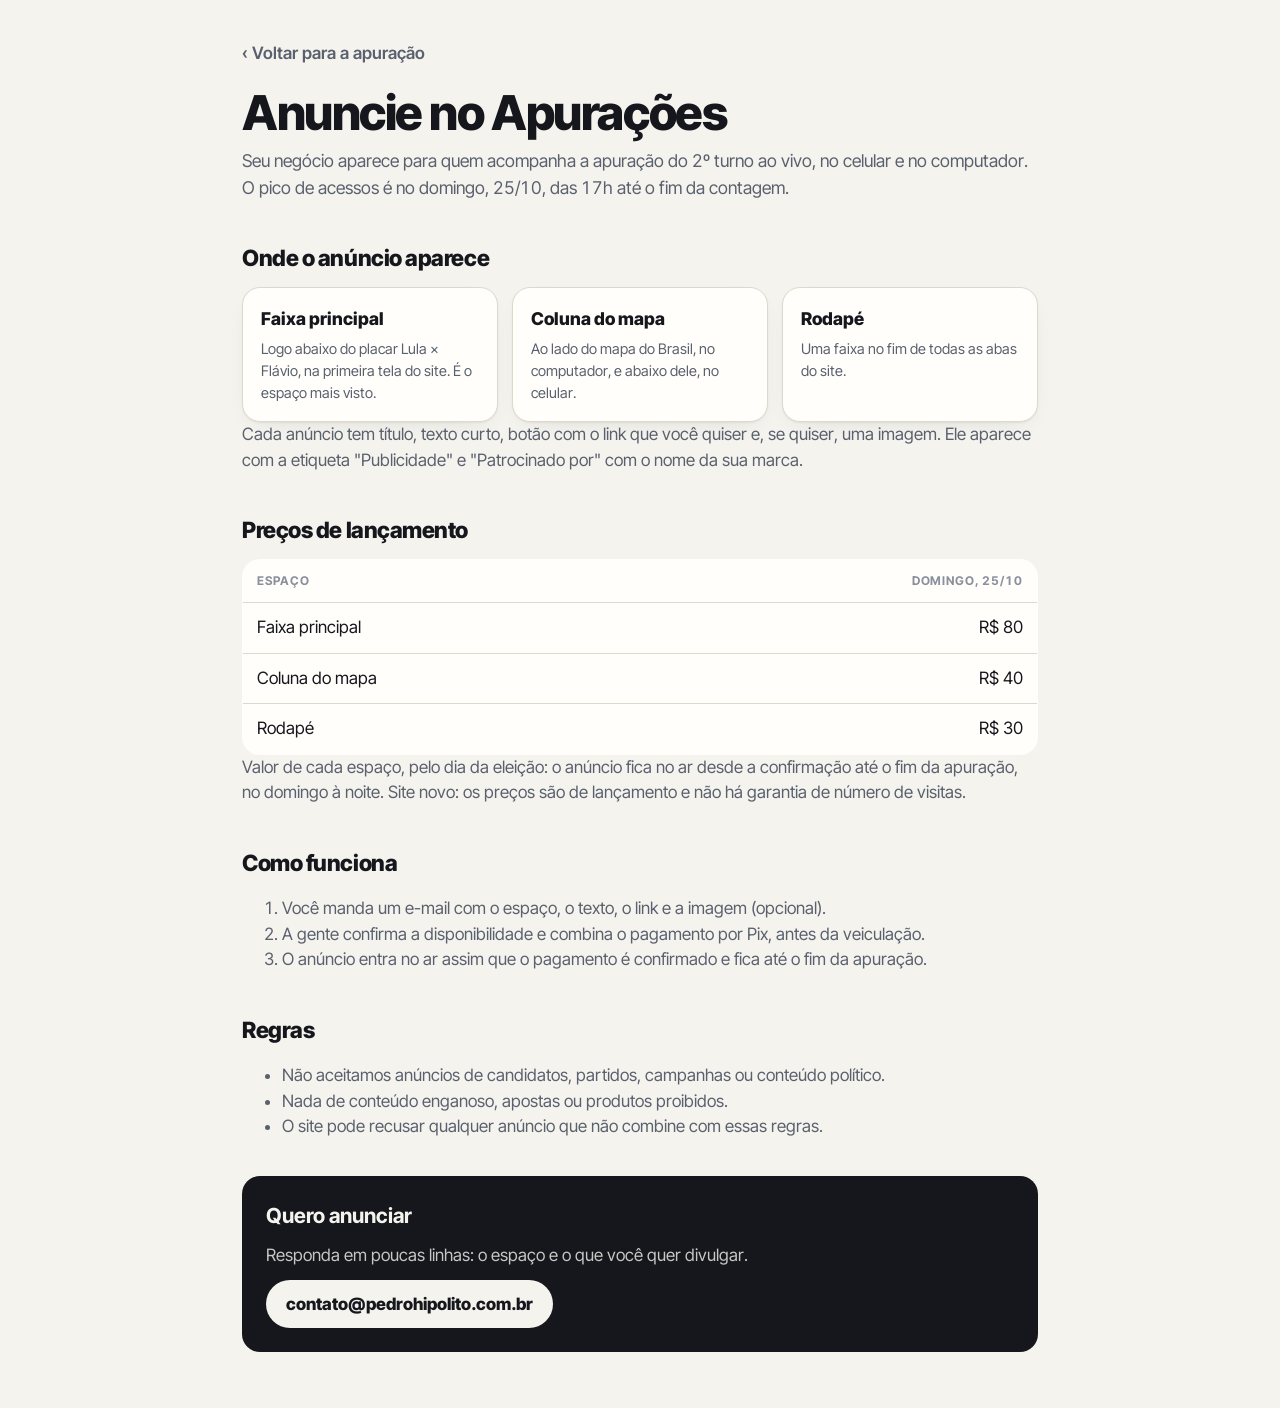
==== commit 4995a9d3: "Anuncie: R$ 80 / 40 / 30 por espaço" ====
--- a/anuncie.html
+++ b/anuncie.html
@@ -25,7 +25,7 @@
   .an-tabela th, .an-tabela td { padding: 12px 14px; text-align: left; border-bottom: 1px solid var(--line); }
   .an-tabela th { font-size: 12px; letter-spacing: .08em; text-transform: uppercase; color: var(--faint); }
   .an-tabela td:not(:first-child), .an-tabela th:not(:first-child) { text-align: right; white-space: nowrap; }
-  .an-tabela tr:last-child td { border-bottom: 0; font-weight: 800; }
+  .an-tabela tr:last-child td { border-bottom: 0; }
   .an-rolagem { overflow-x: auto; }
   .an-cta { margin-top: 36px; padding: 24px; border-radius: var(--raio); background: var(--ink); color: var(--bg); display: grid; gap: 12px; justify-items: start; }
   .an-cta p { color: inherit; opacity: .8; margin: 0; }
@@ -52,14 +52,13 @@
     <table class="an-tabela">
       <thead><tr><th>Espaço</th><th>Domingo, 25/10</th></tr></thead>
       <tbody>
-        <tr><td>Faixa principal</td><td>R$ 50</td></tr>
-        <tr><td>Coluna do mapa</td><td>R$ 30</td></tr>
-        <tr><td>Rodapé</td><td>R$ 20</td></tr>
-        <tr><td>Pacote com os 3</td><td>R$ 80</td></tr>
+        <tr><td>Faixa principal</td><td>R$ 80</td></tr>
+        <tr><td>Coluna do mapa</td><td>R$ 40</td></tr>
+        <tr><td>Rodapé</td><td>R$ 30</td></tr>
       </tbody>
     </table>
   </div>
-  <p>Valor único pelo dia da eleição: o anúncio fica no ar desde a confirmação até o fim da apuração, no domingo à noite. Site novo: os preços são de lançamento e não há garantia de número de visitas.</p>
+  <p>Valor de cada espaço, pelo dia da eleição: o anúncio fica no ar desde a confirmação até o fim da apuração, no domingo à noite. Site novo: os preços são de lançamento e não há garantia de número de visitas.</p>
 
   <h2>Como funciona</h2>
   <ol>
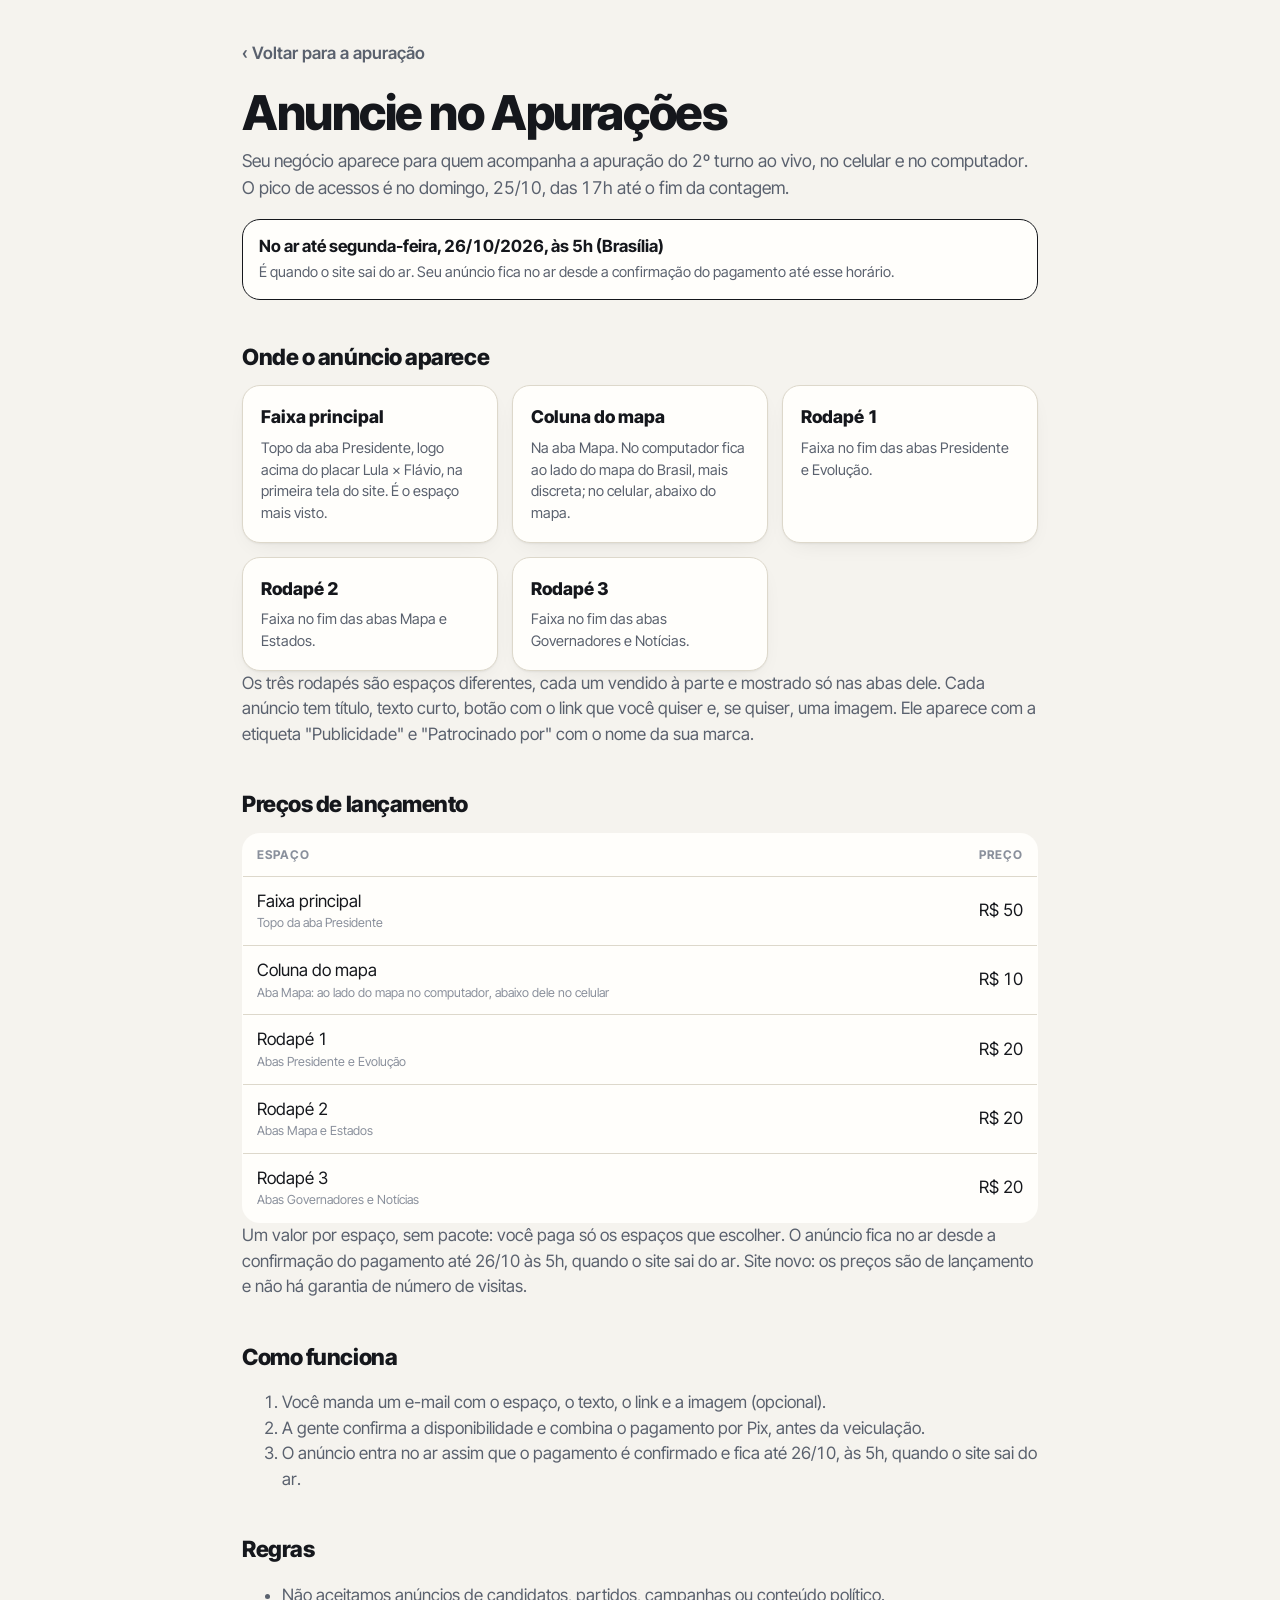
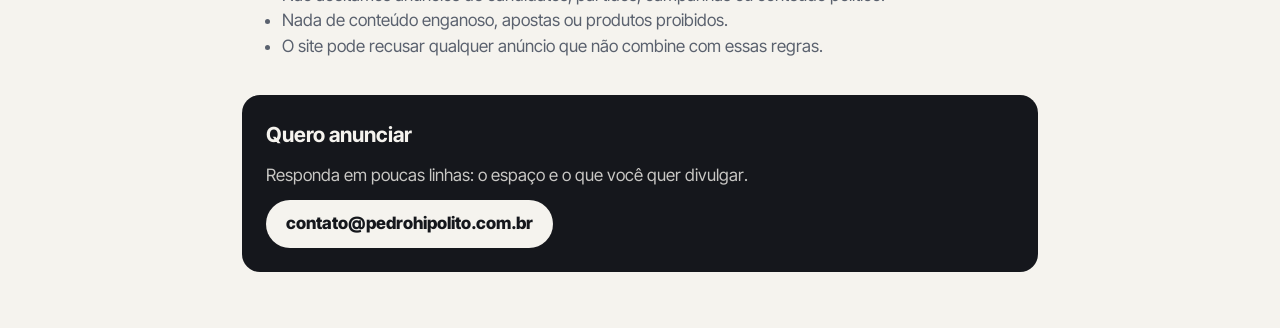
==== commit af55b4af: "Liderança só do 2º turno; título Apurações 2026; sem botão Baixar no topo" ====
--- a/anuncie.html
+++ b/anuncie.html
@@ -1,8 +1,9 @@
 <!doctype html>
-<html lang="pt-br">
+<html lang="pt-br" data-theme="light">
 <head>
 <meta charset="utf-8">
 <meta name="viewport" content="width=device-width,initial-scale=1">
+<meta name="theme-color" content="#f5f3ee">
 <title>Anuncie · Apurações</title>
 <meta name="description" content="Espaços de publicidade no site Apurações: onde aparecem, preços de lançamento e como anunciar.">
 <link rel="icon" href="img/favicon.svg" type="image/svg+xml">
@@ -10,6 +11,7 @@
 <link rel="preconnect" href="https://fonts.gstatic.com" crossorigin>
 <link rel="stylesheet" href="https://fonts.googleapis.com/css2?family=Inter+Tight:wght@400;500;600;700;800&display=swap">
 <link rel="stylesheet" href="css/estilo.css">
+<link rel="stylesheet" href="css/anuncios.css">
 <style>
   .an-wrap { max-width: 860px; margin: 0 auto; padding: 32px var(--gut) 56px; }
   .an-voltar { display: inline-flex; min-height: 44px; align-items: center; color: var(--muted); text-decoration: none; font-weight: 600; }
@@ -27,6 +29,10 @@
   .an-tabela td:not(:first-child), .an-tabela th:not(:first-child) { text-align: right; white-space: nowrap; }
   .an-tabela tr:last-child td { border-bottom: 0; }
   .an-rolagem { overflow-x: auto; }
+  .an-prazo { margin: 18px 0 0; padding: 14px 16px; border-radius: var(--raio); border: 1.5px solid var(--ink); background: var(--surface); }
+  .an-prazo strong { display: block; color: var(--ink); font-size: 1.05rem; }
+  .an-prazo span { color: var(--muted); font-size: 14.5px; }
+  .an-tabela td small { display: block; color: var(--faint); font-size: 12.5px; white-space: normal; }
   .an-cta { margin-top: 36px; padding: 24px; border-radius: var(--raio); background: var(--ink); color: var(--bg); display: grid; gap: 12px; justify-items: start; }
   .an-cta p { color: inherit; opacity: .8; margin: 0; }
   .an-cta strong { font-size: 1.3rem; }
@@ -38,33 +44,39 @@
   <a class="an-voltar" href="./">‹ Voltar para a apuração</a>
   <h1>Anuncie no Apurações</h1>
   <p class="an-lead">Seu negócio aparece para quem acompanha a apuração do 2º turno ao vivo, no celular e no computador. O pico de acessos é no domingo, 25/10, das 17h até o fim da contagem.</p>
+  <div class="an-prazo"><strong>No ar até segunda-feira, 26/10/2026, às 5h (Brasília)</strong><span>É quando o site sai do ar. Seu anúncio fica no ar desde a confirmação do pagamento até esse horário.</span></div>
+  <p class="vis-contagem" hidden></p>
 
   <h2>Onde o anúncio aparece</h2>
   <div class="an-grade">
-    <div class="an-cartao"><h3>Faixa principal</h3><p>Logo abaixo do placar Lula × Flávio, na primeira tela do site. É o espaço mais visto.</p></div>
-    <div class="an-cartao"><h3>Coluna do mapa</h3><p>Ao lado do mapa do Brasil, no computador, e abaixo dele, no celular.</p></div>
-    <div class="an-cartao"><h3>Rodapé</h3><p>Uma faixa no fim de todas as abas do site.</p></div>
+    <div class="an-cartao"><h3>Faixa principal</h3><p>Topo da aba Presidente, logo acima do placar Lula × Flávio, na primeira tela do site. É o espaço mais visto.</p></div>
+    <div class="an-cartao"><h3>Coluna do mapa</h3><p>Na aba Mapa. No computador fica ao lado do mapa do Brasil, mais discreta; no celular, abaixo do mapa.</p></div>
+    <div class="an-cartao"><h3>Rodapé 1</h3><p>Faixa no fim das abas Presidente e Evolução.</p></div>
+    <div class="an-cartao"><h3>Rodapé 2</h3><p>Faixa no fim das abas Mapa e Estados.</p></div>
+    <div class="an-cartao"><h3>Rodapé 3</h3><p>Faixa no fim das abas Governadores e Notícias.</p></div>
   </div>
-  <p>Cada anúncio tem título, texto curto, botão com o link que você quiser e, se quiser, uma imagem. Ele aparece com a etiqueta "Publicidade" e "Patrocinado por" com o nome da sua marca.</p>
+  <p>Os três rodapés são espaços diferentes, cada um vendido à parte e mostrado só nas abas dele. Cada anúncio tem título, texto curto, botão com o link que você quiser e, se quiser, uma imagem. Ele aparece com a etiqueta "Publicidade" e "Patrocinado por" com o nome da sua marca.</p>
 
   <h2>Preços de lançamento</h2>
   <div class="an-rolagem">
     <table class="an-tabela">
-      <thead><tr><th>Espaço</th><th>Domingo, 25/10</th></tr></thead>
+      <thead><tr><th>Espaço</th><th>Preço</th></tr></thead>
       <tbody>
-        <tr><td>Faixa principal</td><td>R$ 80</td></tr>
-        <tr><td>Coluna do mapa</td><td>R$ 40</td></tr>
-        <tr><td>Rodapé</td><td>R$ 30</td></tr>
+        <tr><td>Faixa principal<small>Topo da aba Presidente</small></td><td>R$ 50</td></tr>
+        <tr><td>Coluna do mapa<small>Aba Mapa: ao lado do mapa no computador, abaixo dele no celular</small></td><td>R$ 10</td></tr>
+        <tr><td>Rodapé 1<small>Abas Presidente e Evolução</small></td><td>R$ 20</td></tr>
+        <tr><td>Rodapé 2<small>Abas Mapa e Estados</small></td><td>R$ 20</td></tr>
+        <tr><td>Rodapé 3<small>Abas Governadores e Notícias</small></td><td>R$ 20</td></tr>
       </tbody>
     </table>
   </div>
-  <p>Valor de cada espaço, pelo dia da eleição: o anúncio fica no ar desde a confirmação até o fim da apuração, no domingo à noite. Site novo: os preços são de lançamento e não há garantia de número de visitas.</p>
+  <p>Um valor por espaço, sem pacote: você paga só os espaços que escolher. O anúncio fica no ar desde a confirmação do pagamento até 26/10 às 5h, quando o site sai do ar. Site novo: os preços são de lançamento e não há garantia de número de visitas.</p>
 
   <h2>Como funciona</h2>
   <ol>
     <li>Você manda um e-mail com o espaço, o texto, o link e a imagem (opcional).</li>
     <li>A gente confirma a disponibilidade e combina o pagamento por Pix, antes da veiculação.</li>
-    <li>O anúncio entra no ar assim que o pagamento é confirmado e fica até o fim da apuração.</li>
+    <li>O anúncio entra no ar assim que o pagamento é confirmado e fica até 26/10, às 5h, quando o site sai do ar.</li>
   </ol>
 
   <h2>Regras</h2>
@@ -80,5 +92,6 @@
     <a href="mailto:contato@pedrohipolito.com.br?subject=Quero%20anunciar%20no%20Apura%C3%A7%C3%B5es">contato@pedrohipolito.com.br</a>
   </div>
 </main>
+<script src="js/visitantes.js"></script>
 </body>
 </html>
--- a/css/estilo.css
+++ b/css/estilo.css
@@ -12,6 +12,9 @@
   --outros: #cbc6ba;
   --gA: #0b8576;
   --gB: #c0780a;
+  --t2: #0f7a3a;                       /* selo do 2º turno (destaque) */
+  --t2-ink: #ffffff;
+  --borda-ref: color-mix(in srgb, var(--faint) 55%, var(--line));
   --mapa-vazio: #e2ded3;
   --mapa-sem: #f0ede5;                 /* mapa-múndi: país sem brasileiros votando */
   --sombra: 0 1px 2px rgba(20, 22, 28, .05), 0 8px 24px -12px rgba(20, 22, 28, .12);
@@ -27,6 +30,7 @@
     --bg: #0f1115; --surface: #171a21; --surface-2: #1e222b; --ink: #f1efe9; --muted: #a2a9b6; --faint: #6f7684;
     --line: #2a2f3a; --c13: #ff5a5a; --c22: #5b9bff; --outros: #4a4f5b; --gA: #31c2b0; --gB: #e8a93c;
     --mapa-vazio: #2a2f3a; --mapa-sem: #1d2129; --sombra: 0 1px 2px rgba(0, 0, 0, .3), 0 8px 24px -12px rgba(0, 0, 0, .5);
+    --t2: #31c26a; --t2-ink: #07210f;
     color-scheme: dark;
   }
 }
@@ -34,6 +38,7 @@
   --bg: #0f1115; --surface: #171a21; --surface-2: #1e222b; --ink: #f1efe9; --muted: #a2a9b6; --faint: #6f7684;
   --line: #2a2f3a; --c13: #ff5a5a; --c22: #5b9bff; --outros: #4a4f5b; --gA: #31c2b0; --gB: #e8a93c;
   --mapa-vazio: #2a2f3a; --mapa-sem: #1d2129; --sombra: 0 1px 2px rgba(0, 0, 0, .3), 0 8px 24px -12px rgba(0, 0, 0, .5);
+  --t2: #31c26a; --t2-ink: #07210f;
   color-scheme: dark;
 }
 
@@ -109,9 +114,7 @@
 }
 
 /* ---------- hero ---------- */
-.hero { padding: 28px 0 36px; border-bottom: 1px solid var(--line); background:
-  radial-gradient(900px 340px at 12% -10%, color-mix(in srgb, var(--c13) 9%, transparent), transparent 70%),
-  radial-gradient(900px 340px at 88% -10%, color-mix(in srgb, var(--c22) 9%, transparent), transparent 70%); }
+.hero { padding: 28px 0 36px; border-bottom: 1px solid var(--line); }
 .kicker { font-size: 12.5px; font-weight: 700; letter-spacing: .08em; text-transform: uppercase; color: var(--muted); }
 .hero-titulo { font-family: var(--serif); font-weight: 800; font-size: clamp(2rem, 7.4vw, 3.6rem); line-height: 1.05; letter-spacing: -.02em; margin: 8px 0 14px; }
 .hero-titulo em { font-style: normal; font-weight: 800; }
@@ -142,7 +145,6 @@
 .pct-sinal { font-family: var(--serif); font-weight: 500; font-size: clamp(1.2rem, 5vw, 2.3rem); color: var(--cor); opacity: .8; }
 .cand-votos { font-size: 14px; color: var(--muted); margin-top: 4px; }
 .cand-votos b { color: var(--ink); font-weight: 700; font-size: 1.12em; }
-.cand.ref .pct-num, .cand.ref .pct-sinal { opacity: .72; }
 .selo-eleito {
   display: inline-block; margin-top: 8px; padding: 4px 12px; border-radius: 999px; font-size: 12px; font-weight: 800; letter-spacing: .12em;
   text-transform: uppercase; color: #fff; background: var(--cor);
@@ -240,7 +242,6 @@
 .cartao-modo.vivo { background: color-mix(in srgb, #1fa855 14%, var(--surface)); color: var(--ink); }
 .mini-barra { display: flex; height: 12px; border-radius: 99px; overflow: hidden; background: var(--surface-2); position: relative; }
 .mini-barra .a { background: var(--c13); } .mini-barra .o { background: var(--outros); } .mini-barra .b { background: var(--c22); margin-left: auto; }
-.mini-barra.ref { opacity: .6; }
 .mini-barra::after { content: ""; position: absolute; left: 50%; top: 0; bottom: 0; width: 2px; margin-left: -1px; background: var(--surface); opacity: .9; }
 .lin { display: grid; grid-template-columns: 10px 1fr auto; gap: 4px 10px; align-items: baseline; margin-top: 12px; }
 .lin .pt { width: 10px; height: 10px; border-radius: 3px; align-self: center; }
@@ -280,9 +281,6 @@
 .uf-apur { grid-area: apur; text-align: right; font-size: 13px; color: var(--muted); min-width: 64px; }
 .uf-apur .mini-trilho { height: 4px; border-radius: 9px; background: var(--surface-2); margin-top: 4px; overflow: hidden; }
 .uf-apur .mini-trilho span { display: block; height: 100%; background: var(--ink); border-radius: 9px; transition: width .9s cubic-bezier(.2, .7, .2, 1); }
-.ufs li.uf.ref .uf-n b, .ufs li.uf.ref .uf-nome { opacity: .62; }
-.ufs li.uf.ref .uf-n.l13 b, .ufs li.uf.ref .uf-n.l22 b { color: var(--muted); }
-.tag-ref { display: inline-block; margin-left: 5px; padding: 0 5px; border-radius: 4px; font-size: 10.5px; font-weight: 800; letter-spacing: .04em; color: var(--muted); background: var(--surface-2); vertical-align: 1px; }
 .uf-barra .mini-barra { height: 8px; }
 
 /* ---------- governadores ---------- */
@@ -303,12 +301,11 @@
 .gov-pct { text-align: right; font-family: var(--serif); font-weight: 800; font-size: 1.9rem; letter-spacing: -.03em; line-height: 1; color: var(--gA);  font-variant-numeric: tabular-nums;}
 .gov-c.b .gov-pct { color: var(--gB); }
 .gov-pct small { display: block; font-family: var(--sans); font-size: 12px; letter-spacing: 0; font-weight: 500; color: var(--muted); margin-top: 3px; }
-.gov-c.ref .gov-pct { opacity: .7; }
+.gov-c.sem-voto .gov-pct { color: var(--faint); font-size: 1.5rem; }
 .gov-barra { display: flex; height: 12px; border-radius: 99px; background: var(--surface-2); overflow: hidden; position: relative; }
 .gov-barra .a { background: var(--gA); } .gov-barra .b { background: var(--gB); margin-left: auto; } .gov-barra .o { background: var(--outros); }
 .gov-barra span { transition: width .9s cubic-bezier(.2, .7, .2, 1); }
 .gov-barra::after { content: ""; position: absolute; left: 50%; top: 0; bottom: 0; width: 2px; margin-left: -1px; background: var(--surface); }
-.gov-barra.ref { opacity: .6; }
 .gov-rod { font-size: 13px; color: var(--muted); display: grid; gap: 4px; padding-top: 10px; border-top: 1px solid var(--line); }
 .gov-rod b { color: var(--ink); font-weight: 700; }
 .gov-prog { display: flex; align-items: center; gap: 10px; font-size: 13px; color: var(--muted); }
@@ -326,9 +323,12 @@
 .num-valor small { font-size: .55em; font-weight: 500; opacity: .8; }
 .num-valor.vazio { color: var(--faint); }
 .num-abs { margin-top: 6px; font-size: 13.5px; color: var(--muted); }
-.num-ref { margin-top: 10px; padding-top: 10px; border-top: 1px solid var(--line); font-size: 13px; color: var(--muted); }
+.num-ref { margin-top: 10px; font-size: 13px; color: var(--muted); }
 .num-ref b { color: var(--ink); }
-.num-nota { margin-top: 12px; font-size: 13.5px; color: var(--muted); max-width: 80ch; }
+.num-nota { margin-top: 12px; font-size: 13.5px; color: var(--muted); max-width: 80ch; display: grid; gap: 8px; }
+.nota-lin { display: block; }
+.nota-ref { padding: 8px 12px; border: 1.5px dashed var(--borda-ref); border-radius: 12px; background: color-mix(in srgb, var(--surface-2) 70%, var(--bg)); }
+.nota-ref small { display: block; margin-top: 2px; font-size: 12px; }
 .num-nota b { color: var(--ink); }
 
 /* ---------- rodapé ---------- */
@@ -356,15 +356,14 @@
 @media (max-width: 639.98px) {
   /* celular: foto menor dentro do cartão, nomes quebram */
   .cand-sub { font-size: 12px; }
-  .marca-txt { display: none; }
   .status span { max-width: 48vw; }
 }
 @media (min-width: 900px) {
   .hero { padding: 44px 0 48px; }
-  .uf-cab, .ufs li.uf { grid-template-columns: minmax(150px, 1.3fr) minmax(160px, 2fr) 104px 104px 118px 92px; }
+  .uf-cab, .uf-grupos, .ufs li.uf { grid-template-columns: minmax(120px, 1.3fr) minmax(100px, 2fr) 80px 80px 100px 70px 64px 64px; }
   .uf-cab { display: grid; gap: 12px; padding: 0 14px 6px; font-size: 12px; font-weight: 700; letter-spacing: .06em; text-transform: uppercase; color: var(--muted); }
   .uf-cab .t13 { color: var(--c13); } .uf-cab .t22 { color: var(--c22); }
-  .ufs li.uf { grid-template-areas: "nome barra l13 l22 marg apur"; padding: 10px 14px; }
+  .ufs li.uf { grid-template-areas: "nome barra l13 l22 marg apur r13 r22"; padding: 10px 14px; }
   .uf-marg { text-align: left; }
   .uf-apur { text-align: left; }
 }
@@ -526,7 +525,6 @@
   .evo-lado { grid-template-columns: repeat(4, minmax(0, 1fr)); }
   .not-lado > div { grid-template-columns: repeat(2, minmax(0, 1fr)); }
 }
-@media (min-width: 640px) and (max-width: 1179.98px) { .marca-txt { display: block; } }
 
 /* ---------- DESKTOP (>= 1024px): largura de verdade, grade de 12 colunas ---------- */
 @media (min-width: 1024px) {
@@ -541,7 +539,6 @@
   .topo-dir { order: 3; }
   .abas-lista { margin: 0; padding: 0; gap: 4px; scroll-padding: 0; }
   .abas-lista [role="tab"] { min-height: 42px; padding: 0 11px; font-size: 15px; }
-  .marca-txt { display: none; }
   .status { font-size: 13.5px; padding: 6px 12px; }
   .status span { max-width: 112px; }
   .btn-tema { width: 40px; height: 40px; }
@@ -549,7 +546,7 @@
   /* aba Presidente: hero em largura total */
   .hero { padding: 40px 0 52px; }
   .hero-grade { display: grid; grid-template-columns: minmax(0, 1fr) 400px; column-gap: 40px;
-    grid-template-areas: "cab painel" "duelo duelo" "barra barra" "rod rod"; align-items: start; }
+    grid-template-areas: "cab painel" "duelo duelo" "barra barra" "rod rod" "ref ref"; align-items: start; }
   .hero-grade .duelo { grid-area: duelo; margin-top: 8px; }
   .hero-grade .barra-bloco { grid-area: barra; margin-top: 30px; }
   .hero-grade .hero-rodape { grid-area: rod; }
@@ -557,7 +554,7 @@
   .hero-grade .painel.dois .painel-bloco.contagem, .hero-grade .painel.dois .painel-bloco.aguardando,
   .hero-grade .painel.dois .painel-bloco.progresso { grid-column: 1; grid-row: auto; }
   /* antes das 17h / sem votos: a contagem regressiva fica ao lado do título; "urnas apuradas" desce para uma faixa própria */
-  .hero-grade.dois { grid-template-areas: "cab painel" "duelo duelo" "barra barra" "rod rod" "prog prog"; }
+  .hero-grade.dois { grid-template-areas: "cab painel" "duelo duelo" "barra barra" "rod rod" "ref ref" "prog prog"; }
   .hero-grade.dois .painel { display: contents; }
   .hero-grade.dois .painel.dois .painel-bloco.contagem, .hero-grade.dois .painel.dois .painel-bloco.aguardando { grid-area: painel; }
   .hero-grade.dois .painel.dois .painel-bloco.progresso { grid-area: prog; margin-top: 24px; }
@@ -574,6 +571,7 @@
   .cand-sub { font-size: 15px; }
   .pct-num { font-size: clamp(3.4rem, 16cqw, 7.4rem); }
   .pct-sinal { font-size: clamp(1.6rem, 6.5cqw, 3rem); }
+  .cand.sem-voto .pct-num { font-size: clamp(2.6rem, 10cqw, 4.6rem); }
   .cand-votos { font-size: 17px; }
   .selo-eleito { font-size: 14px; padding: 6px 16px; }
   .barra-dupla { height: 28px; }
@@ -617,9 +615,10 @@
   .mundi-zoom { margin-left: 0; order: 2; }
 
   /* aba Estados: tabela larga */
-  .uf-cab, .ufs li.uf { grid-template-columns: minmax(130px, 1.2fr) minmax(110px, 1.6fr) 104px 104px 124px 92px; column-gap: 16px; }
+  .uf-cab, .uf-grupos, .ufs li.uf { grid-template-columns: minmax(130px, 1.2fr) minmax(110px, 1.5fr) 92px 92px 124px 84px 76px 76px; column-gap: 16px; }
   .ufs li.uf { padding: 12px 18px; }
   .uf-cab { padding: 0 18px 10px; font-size: 12.5px; }
+  .uf-grupos { padding: 0 18px; }
   .uf-nome { font-size: 16.5px; }
   .uf-n { font-size: 15px; } .uf-n b { font-size: 1.2rem; }
   .uf-marg { font-size: 15px; }
@@ -649,17 +648,18 @@
 
   .aviso-versao-in { padding: 14px var(--gut); }
 }
-@media (min-width: 1500px) { .marca-txt { display: block; } .topo-in { column-gap: 20px; } }
+@media (min-width: 1500px) { .topo-in { column-gap: 20px; } }
 @media (min-width: 1280px) {
   .abas-lista [role="tab"] { padding: 0 15px; }
   .status span { max-width: 180px; }
-  .uf-cab, .ufs li.uf { grid-template-columns: minmax(200px, 1.3fr) minmax(220px, 2.2fr) 130px 130px 150px 120px; column-gap: 24px; }
+  .uf-cab, .uf-grupos, .ufs li.uf { grid-template-columns: minmax(160px, 1.3fr) minmax(160px, 2fr) 104px 104px 130px 90px 80px 80px; column-gap: 20px; }
   .ufs li.uf { padding: 12px 20px; }
   .uf-cab { padding: 0 20px 10px; }
+  .uf-grupos { padding: 0 20px; }
 }
 @media (min-width: 1440px) {
   :root { --gut: 40px; }
-  .uf-cab, .ufs li.uf { grid-template-columns: minmax(220px, 1.2fr) minmax(280px, 2.4fr) 150px 150px 170px 140px; }
+  .uf-cab, .uf-grupos, .ufs li.uf { grid-template-columns: minmax(180px, 1.2fr) minmax(180px, 2fr) 118px 118px 150px 100px 84px 84px; }
   .gov-grade { gap: 24px; }
 }
 @media (min-width: 1700px) {
@@ -679,3 +679,147 @@
   .btn-tema { width: 44px; height: 44px; }
   .btn-tema svg { width: 22px; height: 22px; }
 }
+/* celulares estreitos (360–414 px): logo + título + botões na mesma linha, sem quebrar */
+@media (max-width: 420px) {
+  .topo-in { column-gap: 8px; }
+  .marca { gap: 8px; }
+  .marca svg { width: 34px; height: 34px; }
+  .marca-txt { font-size: 14px; }
+  .topo-dir { gap: 6px; }
+  .status { padding: 5px 8px; gap: 5px; font-size: 12px; }
+  .status span { max-width: 28vw; }
+}
+/* selo do topo: só aparece quando diz algo útil (ao vivo, sem conexão, demonstração) */
+.status[data-estado="ok"], .status[data-estado="conectando"] { display: none; }
+
+
+/* =====================================================================
+   1º e 2º TURNO — linguagem visual única
+   2º turno = selo sólido verde (com bolinha quando ao vivo) e números em destaque.
+   1º turno = selo de contorno cinza e SEMPRE dentro de uma caixa de referência (.caixa-ref).
+   ===================================================================== */
+.selo-t {
+  display: inline-flex; align-items: center; gap: 6px; padding: 2px 10px; border-radius: 999px; line-height: 1.5;
+  font-family: var(--sans); font-size: 11px; font-weight: 800; letter-spacing: .08em; text-transform: uppercase; white-space: nowrap; vertical-align: middle;
+}
+.selo-2t { background: var(--t2); color: var(--t2-ink); border: 1px solid var(--t2); }
+.selo-2t.vivo::before { content: ""; width: 7px; height: 7px; border-radius: 50%; background: currentColor; animation: pulso-selo 1.8s ease-out infinite; }
+@keyframes pulso-selo { 0% { box-shadow: 0 0 0 0 color-mix(in srgb, currentColor 60%, transparent); } 100% { box-shadow: 0 0 0 7px transparent; } }
+.selo-1t { background: transparent; color: var(--muted); border: 1px solid var(--faint); font-weight: 700; }
+.sec-kicker .selo-t { margin-right: 6px; }
+.cartao-g h3 .selo-t { margin-left: 8px; letter-spacing: .06em; font-weight: 700; font-size: 10.5px; }
+.cartao-g h3 .selo-2t { font-weight: 800; }
+.rank-uf-tit small .selo-t { margin-right: 4px; font-size: 10px; }
+
+.caixa-ref {
+  background: color-mix(in srgb, var(--surface-2) 65%, var(--bg)); border: 1.5px dashed var(--borda-ref); border-radius: 14px;
+  padding: 12px 14px; color: var(--muted); min-width: 0;
+}
+.caixa-ref .lin b, .caixa-ref .cartao-info .c13, .caixa-ref .cartao-info .c22 { opacity: .9; }
+.caixa-ref .mini-barra { opacity: .85; height: 9px; }
+.caixa-ref .cartao-info { border-top-color: var(--borda-ref); }
+.caixa-ref .lin { margin-top: 8px; }
+.caixa-ref .lin b { font-size: 1rem; }
+.turno-cab { display: flex; align-items: center; flex-wrap: wrap; gap: 4px 8px; font-size: 13px; }
+.turno-bloco { margin-top: 14px; }
+.turno-bloco .mini-barra, .caixa-ref .mini-barra { margin-top: 10px; }
+.turno-bloco + .caixa-ref { margin-top: 14px; }
+.cartao > .cartao-info { margin-top: 10px; }
+.mini-barra.vazia::after { opacity: .5; }
+
+.faixa-turno {
+  display: flex; align-items: center; gap: 4px 10px; flex-wrap: wrap; margin-bottom: 14px; padding: 10px 14px; border-radius: 12px;
+  font-size: 14px; line-height: 1.4; color: var(--ink);
+}
+.faixa-turno[data-turno="1t"] { background: color-mix(in srgb, var(--surface-2) 65%, var(--bg)); border: 1.5px dashed var(--borda-ref); color: var(--muted); }
+.faixa-turno[data-turno="1t"] b { color: var(--ink); }
+.faixa-turno[data-turno="2t"] { background: color-mix(in srgb, var(--t2) 9%, var(--surface)); border: 1px solid color-mix(in srgb, var(--t2) 40%, var(--line)); }
+.mapa-grade[data-turno="1t"] .mapa-caixa, .dest-grade[data-turno="1t"] .cartao-g { border-style: dashed; border-width: 1.5px; border-color: var(--borda-ref); }
+.dest-grade[data-turno="1t"] { grid-template-columns: minmax(0, 1fr); max-width: 640px; }
+.leg-turno { display: flex; align-items: center; gap: 8px; font-size: 12.5px; font-weight: 600; color: var(--muted); }
+
+/* hero: o placar grande é sempre do 2º turno */
+.hero-modo .pilula { display: inline-flex; align-items: center; gap: 10px; flex-wrap: wrap; }
+.cand.sem-voto .pct-num { color: var(--faint); font-size: clamp(2.2rem, 9vw, 3.2rem); font-weight: 700; }
+.cand.sem-voto .pct-sinal { display: none; }
+.cand-votos b:empty { display: none; }
+.cand.sem-voto .cand-votos { font-size: 13.5px; }
+.barra-dupla.vazia .tick50 { opacity: .5; }
+
+.ref-hero { margin-top: 18px; grid-area: ref; }
+.ref-hero summary { display: flex; align-items: center; gap: 8px 12px; flex-wrap: nowrap; cursor: pointer; list-style: none; color: var(--muted); font-size: 14px; min-height: 28px; }
+.ref-hero summary::-webkit-details-marker { display: none; }
+.ref-tit { display: inline-flex; align-items: center; gap: 4px 8px; flex-wrap: wrap; flex: 1 1 auto; min-width: 0; }
+.ref-tit b { color: var(--ink); font-weight: 700; }
+.ref-resumo { margin-left: auto; font-size: 13px; font-weight: 600; }
+.ref-hero[open] .ref-resumo { display: none; }
+.ref-seta { margin-left: auto; width: 8px; height: 8px; border-right: 2px solid currentColor; border-bottom: 2px solid currentColor; transform: rotate(45deg); transition: transform .2s; flex: none; margin-right: 4px; }
+.ref-resumo + .ref-seta { margin-left: 0; }
+.ref-hero[open] .ref-seta { transform: rotate(-135deg); }
+.ref-corpo { display: grid; grid-template-columns: minmax(0, 1fr) minmax(0, 1fr); grid-template-areas: "l f" "bar bar" "dif dif"; gap: 8px 16px; margin-top: 12px; }
+.ref-cand { display: flex; flex-direction: column; min-width: 0; }
+.ref-cand.c13 { grid-area: l; } .ref-cand.c22 { grid-area: f; align-items: flex-end; text-align: right; }
+.ref-nome { font-size: 13px; font-weight: 600; }
+.ref-cand b { font-family: var(--serif); font-size: 1.6rem; font-weight: 800; letter-spacing: -.02em; line-height: 1.1; opacity: .85; }
+.ref-cand.c13 b { color: var(--c13); } .ref-cand.c22 b { color: var(--c22); }
+.ref-cand small { font-size: 12px; }
+.ref-barra { grid-area: bar; display: flex; height: 10px; border-radius: 999px; overflow: hidden; background: var(--surface-2); opacity: .85; }
+.ref-barra span { height: 100%; display: block; transition: width .9s cubic-bezier(.2, .7, .2, 1); }
+.ref-barra .seg13 { background: var(--c13); border-radius: 0; } .ref-barra .seg22 { background: var(--c22); border-radius: 0; margin-left: auto; } .ref-barra .segOutros { background: var(--outros); }
+.ref-dif { grid-area: dif; font-size: 13.5px; }
+.ref-dif b { color: var(--ink); } .ref-dif .c13 { color: var(--c13); } .ref-dif .c22 { color: var(--c22); }
+@media (min-width: 900px) {
+  .ref-hero { margin-top: 22px; padding: 14px 20px; }
+  .ref-corpo { grid-template-columns: auto minmax(160px, 1fr) auto; grid-template-areas: "l bar f" "dif dif dif"; align-items: center; column-gap: 24px; }
+  .ref-cand b { font-size: 1.9rem; }
+  .ref-dif { font-size: 14.5px; }
+}
+
+/* aba Estados: duas partes por linha */
+.dica-ord { margin: -4px 0 12px; font-size: 13px; color: var(--muted); }
+.uf-grupos { display: none; }
+.uf-ref { grid-area: ref; display: flex; align-items: center; flex-wrap: wrap; gap: 4px 12px; padding-top: 8px; margin-top: 2px; border-top: 1px dashed var(--borda-ref); font-size: 13px; color: var(--muted); }
+.uf-ref-rot { margin-right: 2px; }
+.uf-r em { font-style: normal; font-weight: 600; }
+.uf-r b { font-weight: 700; color: var(--muted); }
+@media (max-width: 899.98px) { .ufs li.uf { grid-template-areas: "nome nome marg" "barra barra barra" "l13 l22 apur" "ref ref ref"; } }
+.ufs li.uf.sem-voto .uf-n b { color: var(--faint); font-weight: 600; }
+.ufs li.uf.sem-voto .uf-marg { color: var(--faint); font-weight: 600; }
+.mini-barra.vazia .a, .mini-barra.vazia .b, .mini-barra.vazia .o { width: 0; }
+@media (min-width: 900px) {
+  .uf-ref { display: contents; }
+  .uf-ref-rot, .uf-r em { display: none; }
+  .uf-r { padding-left: 14px; border-left: 1px dashed var(--borda-ref); align-self: stretch; display: flex; align-items: center; }
+  .uf-r.l22 { border-left: 0; padding-left: 0; }
+  .uf-r b { font-size: 1.02rem; font-weight: 600; }
+  .uf-r.l13 { grid-area: r13; } .uf-r.l22 { grid-area: r22; }
+  .uf-grupos { display: grid; gap: 12px; padding: 0 14px; margin-bottom: 6px; }
+  .uf-grupos .g2 { grid-column: 2 / 7; display: flex; align-items: center; gap: 8px; border-bottom: 2px solid var(--t2); padding-bottom: 6px; }
+  .uf-grupos .g1 { grid-column: 7 / 9; display: flex; align-items: center; border-bottom: 1.5px dashed var(--borda-ref); padding-bottom: 6px; }
+  .uf-cab .c1 { color: var(--muted); opacity: .8; }
+  .uf-cab .c1:nth-last-child(2) { padding-left: 14px; }
+  .uf-cab .t13.c1, .uf-cab .t22.c1 { color: var(--muted); }
+}
+@media (min-width: 1024px) { .uf-grupos { column-gap: 16px; } .uf-r b { font-size: 1.1rem; } }
+@media (min-width: 1280px) { .uf-grupos { column-gap: 20px; } }
+
+/* governadores: 2º turno em cima, 1º turno na caixinha de baixo */
+.gov-topo h3 .gov-uf { font-family: var(--sans); font-size: 12.5px; color: var(--muted); font-weight: 600; letter-spacing: 0; margin-left: 4px; }
+.gov-topo > span { flex: none; }
+.gov-ref { padding: 10px 12px; font-size: 13px; }
+.gov-ref-barra { display: flex; height: 7px; border-radius: 99px; overflow: hidden; background: var(--surface-2); margin-top: 8px; opacity: .85; }
+.gov-ref-barra .a { background: var(--gA); } .gov-ref-barra .b { background: var(--gB); margin-left: auto; } .gov-ref-barra .o { background: var(--outros); }
+.gov-ref-txt { display: flex; flex-wrap: wrap; gap: 4px 14px; margin-top: 8px; }
+.gov-ref-txt .gr { display: inline-flex; align-items: center; gap: 6px; }
+.gov-ref-txt i { width: 8px; height: 8px; border-radius: 3px; background: var(--gA); flex: none; }
+.gov-ref-txt .gr.b i { background: var(--gB); }
+.gov-ref-txt b { color: var(--ink); font-weight: 700; }
+.gov-barra.vazia::after { opacity: .5; }
+
+.num-ref { display: flex; flex-wrap: wrap; align-items: center; gap: 4px 8px; padding: 8px 10px; }
+.num-ref .selo-t { font-size: 10px; letter-spacing: .04em; padding: 1px 8px; }
+.gov-topo .selo-2t { color: var(--t2-ink); font-size: 11px; font-weight: 800; }
+.leg-ufs { display: flex; flex-wrap: wrap; align-items: center; gap: 6px 10px; margin: 0 0 12px; font-size: 13px; color: var(--muted); }
+.uf-lbl { display: none; }
+@media (max-width: 899.98px) { .uf-lbl { display: inline; font-weight: 600; color: var(--muted); margin-right: 4px; font-size: 13px; } }
+@media (min-width: 900px) { .leg-ufs { display: none; } }
--- a/css/anuncios.css
+++ b/css/anuncios.css
@@ -0,0 +1,99 @@
+/* anuncios.css — espaços de publicidade (ver js/anuncios.js). Discretos, com rótulo
+ * "Publicidade" e separados do conteúdo da apuração. */
+.anuncio-faixa { padding: 8px 0 28px; }
+.anuncio-bloco { margin-top: 22px; }
+.anuncio-caixa {
+  position: relative; border: 1.5px dashed var(--line); border-radius: var(--raio);
+  background: var(--surface-2); padding: 22px 18px 16px; min-height: 100px;
+}
+.anuncio-rotulo {
+  position: absolute; top: 8px; left: 14px; font-size: 10.5px; font-weight: 700;
+  letter-spacing: .1em; text-transform: uppercase; color: var(--faint);
+}
+.anuncio-convite { display: grid; gap: 10px; justify-items: start; }
+.anuncio-txt strong { display: block; font-size: 1.15rem; font-weight: 800; letter-spacing: -.01em; }
+.anuncio-txt span { color: var(--muted); font-size: 14.5px; }
+.anuncio-btn {
+  display: inline-flex; align-items: center; min-height: 44px; padding: 0 16px; border-radius: 999px;
+  background: var(--ink); color: var(--bg); font-weight: 700; font-size: 14px; text-decoration: none;
+  max-width: 100%; overflow-wrap: anywhere;
+}
+.anuncio-btn:hover { opacity: .88; }
+.anuncio-regra { color: var(--faint); font-size: 12px; }
+
+@media (min-width: 1024px) {
+  .anuncio-faixa .anuncio-caixa { min-height: 110px; padding: 26px 28px 20px; }
+  .anuncio-faixa .anuncio-convite { grid-template-columns: minmax(0, 1fr) auto; align-items: center; column-gap: 28px; }
+  .anuncio-faixa .anuncio-regra { grid-column: 1 / -1; }
+  .anuncio-faixa .anuncio-txt strong { font-size: 1.35rem; }
+}
+
+@media print { .anuncio { display: none; } }
+
+/* anúncio de patrocinador (vindo do anuncios.json) */
+.anuncio-pago.com-img { grid-template-columns: 88px minmax(0, 1fr); align-items: center; column-gap: 14px; }
+.anuncio-pago.com-img .anuncio-btn { grid-column: 1 / -1; }
+.anuncio-img { width: 88px; height: 88px; object-fit: cover; border-radius: 12px; background: var(--surface); }
+@media (min-width: 1024px) {
+  .anuncio-faixa .anuncio-pago.com-img { grid-template-columns: 120px minmax(0, 1fr) auto; }
+  .anuncio-faixa .anuncio-pago.com-img .anuncio-btn { grid-column: auto; }
+  .anuncio-faixa .anuncio-img { width: 120px; height: 80px; }
+}
+.anuncio-txt .anuncio-regra { display: block; margin-top: 6px; }
+
+/* botão "Apoie" (Pix) — js/apoio.js */
+.btn-apoio {
+  display: inline-flex; align-items: center; gap: 6px; height: 36px; padding: 0 12px; border-radius: 999px;
+  border: 1px solid var(--line); background: var(--surface); color: var(--c13); font: inherit; font-weight: 700;
+  font-size: 13.5px; cursor: pointer; flex: none;
+}
+.btn-apoio span { color: var(--ink); }
+.btn-apoio:hover { background: var(--surface-2); }
+@media (max-width: 1023.98px) {
+  .topo-dir .btn-apoio { width: 44px; height: 44px; padding: 0; justify-content: center; }
+  .topo-dir .btn-apoio span { display: none; }
+  .topo-dir .btn-apoio svg { width: 22px; height: 22px; }
+}
+.rodape-apoio { margin-top: 14px; }
+.rodape-apoio .btn-apoio { height: 44px; padding: 0 16px; }
+.apoio-dialogo { border: 0; padding: 0; border-radius: 20px; background: var(--surface); color: var(--ink);
+  width: min(400px, calc(100vw - 32px)); box-shadow: var(--sombra); }
+.apoio-dialogo::backdrop { background: rgba(10, 12, 16, .55); }
+.apoio-cx { position: relative; padding: 26px 22px 20px; display: grid; gap: 12px; }
+.apoio-cx h2 { margin: 0; font-size: 1.5rem; font-weight: 800; letter-spacing: -.02em; }
+.apoio-cx p { margin: 0; color: var(--muted); font-size: 14.5px; }
+.apoio-fechar { position: absolute; top: 10px; right: 10px; width: 40px; height: 40px; border-radius: 50%; border: 0;
+  background: transparent; color: var(--muted); font-size: 26px; line-height: 1; cursor: pointer; }
+.apoio-qr { justify-self: center; width: 210px; height: 210px; padding: 8px; background: #fff; border-radius: 14px; }
+.apoio-qr svg { width: 100%; height: 100%; display: block; }
+.apoio-rot { font-size: 12px !important; font-weight: 700; letter-spacing: .08em; text-transform: uppercase; color: var(--faint) !important; }
+.apoio-chave { display: flex; align-items: center; gap: 8px; flex-wrap: wrap; }
+.apoio-chave code { flex: 1 1 auto; min-width: 0; overflow-wrap: anywhere; font-size: 14.5px; font-weight: 700;
+  background: var(--surface-2); padding: 10px 12px; border-radius: 10px; }
+.apoio-btn { min-height: 44px; padding: 0 16px; border-radius: 999px; border: 0; background: var(--ink); color: var(--bg);
+  font: inherit; font-weight: 700; font-size: 14px; cursor: pointer; }
+.apoio-btn-2 { background: var(--surface-2); color: var(--ink); }
+.apoio-nota { font-size: 12.5px !important; }
+.anuncio-mail { color: var(--muted); font-size: 13.5px; font-weight: 600; overflow-wrap: anywhere; }
+@media (min-width: 1024px) { .anuncio-faixa .anuncio-mail { grid-column: 1 / -1; } }
+.btn-baixar { color: var(--ink); text-decoration: none; }
+#anuncio-presidente { padding: 16px 0 0; }
+
+/* vários anúncios no mesmo espaço: um por vez, revezando (js/anuncios.js girar) */
+.anuncio-slide { display: none; }
+.anuncio-slide.ativo { display: block; animation: anuncio-entra .45s ease; }
+@keyframes anuncio-entra { from { opacity: 0; transform: translateY(4px); } to { opacity: 1; transform: none; } }
+@media (prefers-reduced-motion: reduce) { .anuncio-slide.ativo { animation: none; } }
+.anuncio-pontos { display: flex; gap: 6px; justify-content: center; margin-top: 12px; }
+.anuncio-pontos i { width: 7px; height: 7px; border-radius: 50%; background: var(--line); }
+.anuncio-pontos i.ativo { background: var(--muted); }
+
+/* contagem de visitantes dentro das caixas "Anuncie aqui" e na página Anuncie (js/visitantes.js) */
+.vis-contagem { display: flex; align-items: center; gap: 8px; margin: 8px 0 0; font-size: 14px; color: var(--muted); }
+.vis-contagem[hidden] { display: none; }
+.vis-contagem b { color: var(--ink); font-variant-numeric: tabular-nums; }
+.vis-contagem i { width: 8px; height: 8px; border-radius: 50%; background: #1fa855; flex: none; }
+
+/* qual espaço é (no convite) e até quando fica no ar */
+.anuncio-espaco { display: block; margin-bottom: 4px; font-size: 11.5px; font-weight: 600; color: var(--faint); }
+.anuncio-prazo { display: block; margin-top: 6px; font-size: 12px; font-weight: 600; color: var(--muted); }
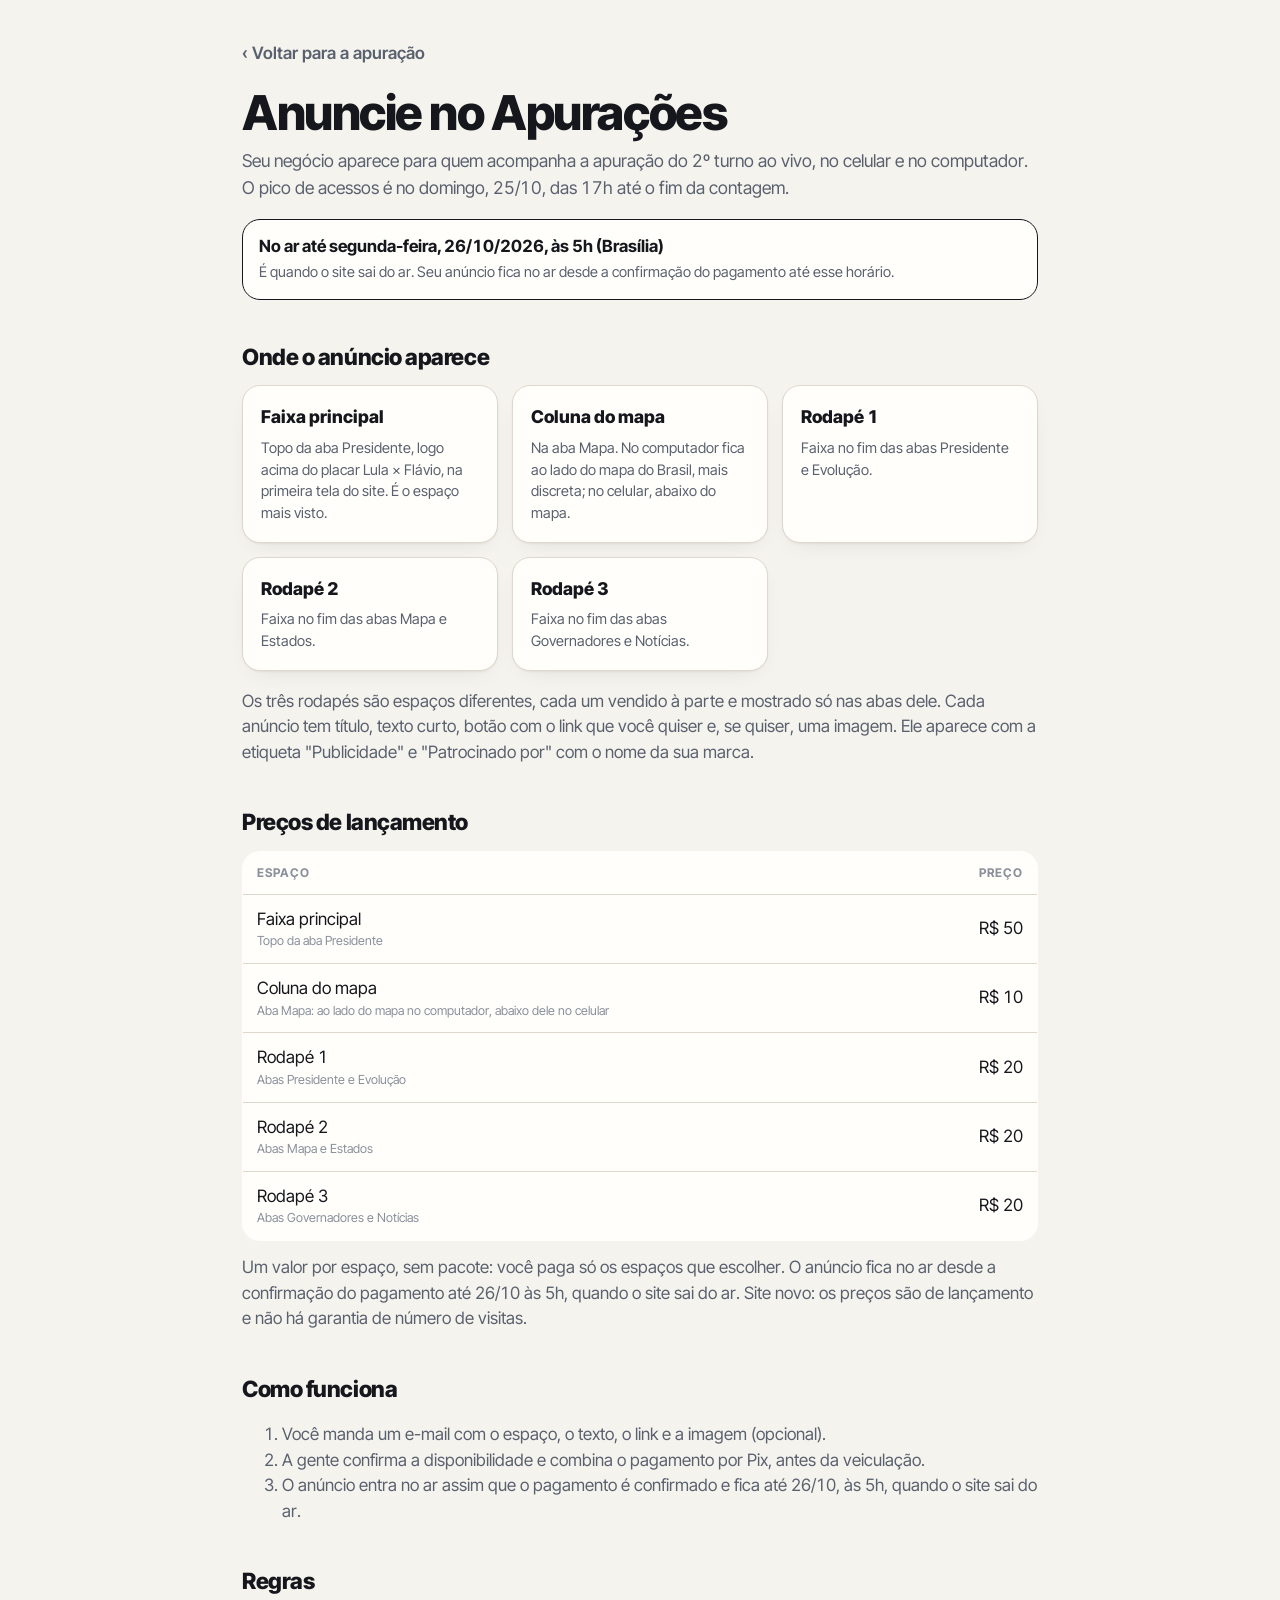
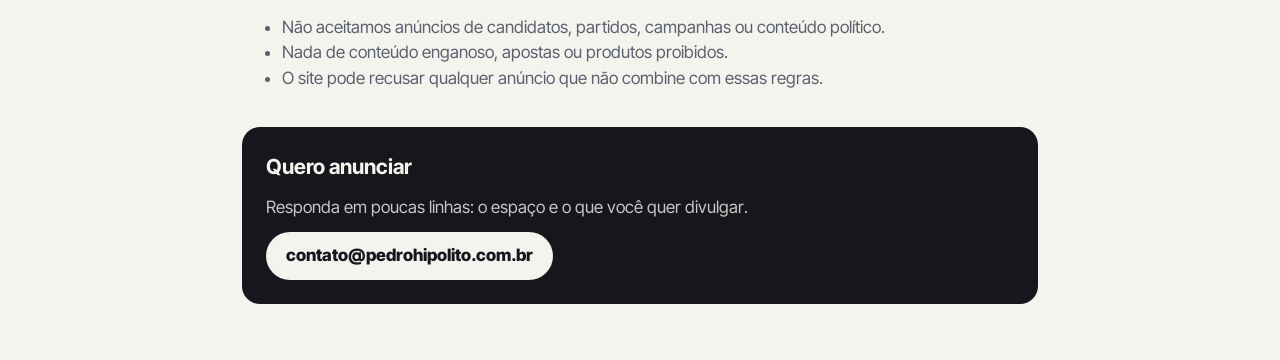
==== commit 6607ac7d: "Anúncios: prazo até 26/10 5h, novos preços e 3 rodapés" ====
--- a/anuncie.html
+++ b/anuncie.html
@@ -18,6 +18,8 @@
   .an-wrap h1 { font-size: clamp(2rem, 7vw, 3rem); font-weight: 800; letter-spacing: -.03em; line-height: 1.05; margin: 12px 0 10px; }
   .an-wrap h2 { font-size: 1.4rem; font-weight: 800; letter-spacing: -.02em; margin: 40px 0 12px; }
   .an-wrap p, .an-wrap li { color: var(--muted); }
+  .an-grade + p { margin-top: 18px; }
+  .an-rolagem + p { margin-top: 14px; }
   .an-lead { font-size: 1.1rem; }
   .an-grade { display: grid; gap: 14px; grid-template-columns: repeat(auto-fit, minmax(220px, 1fr)); }
   .an-cartao { background: var(--surface); border: 1px solid var(--line); border-radius: var(--raio); padding: 18px; box-shadow: var(--sombra); }
--- a/css/anuncios.css
+++ b/css/anuncios.css
@@ -97,3 +97,4 @@
 /* qual espaço é (no convite) e até quando fica no ar */
 .anuncio-espaco { display: block; margin-bottom: 4px; font-size: 11.5px; font-weight: 600; color: var(--faint); }
 .anuncio-prazo { display: block; margin-top: 6px; font-size: 12px; font-weight: 600; color: var(--muted); }
+.anuncio-rodape1, .anuncio-rodape2, .anuncio-rodape3 { padding-top: 22px; }
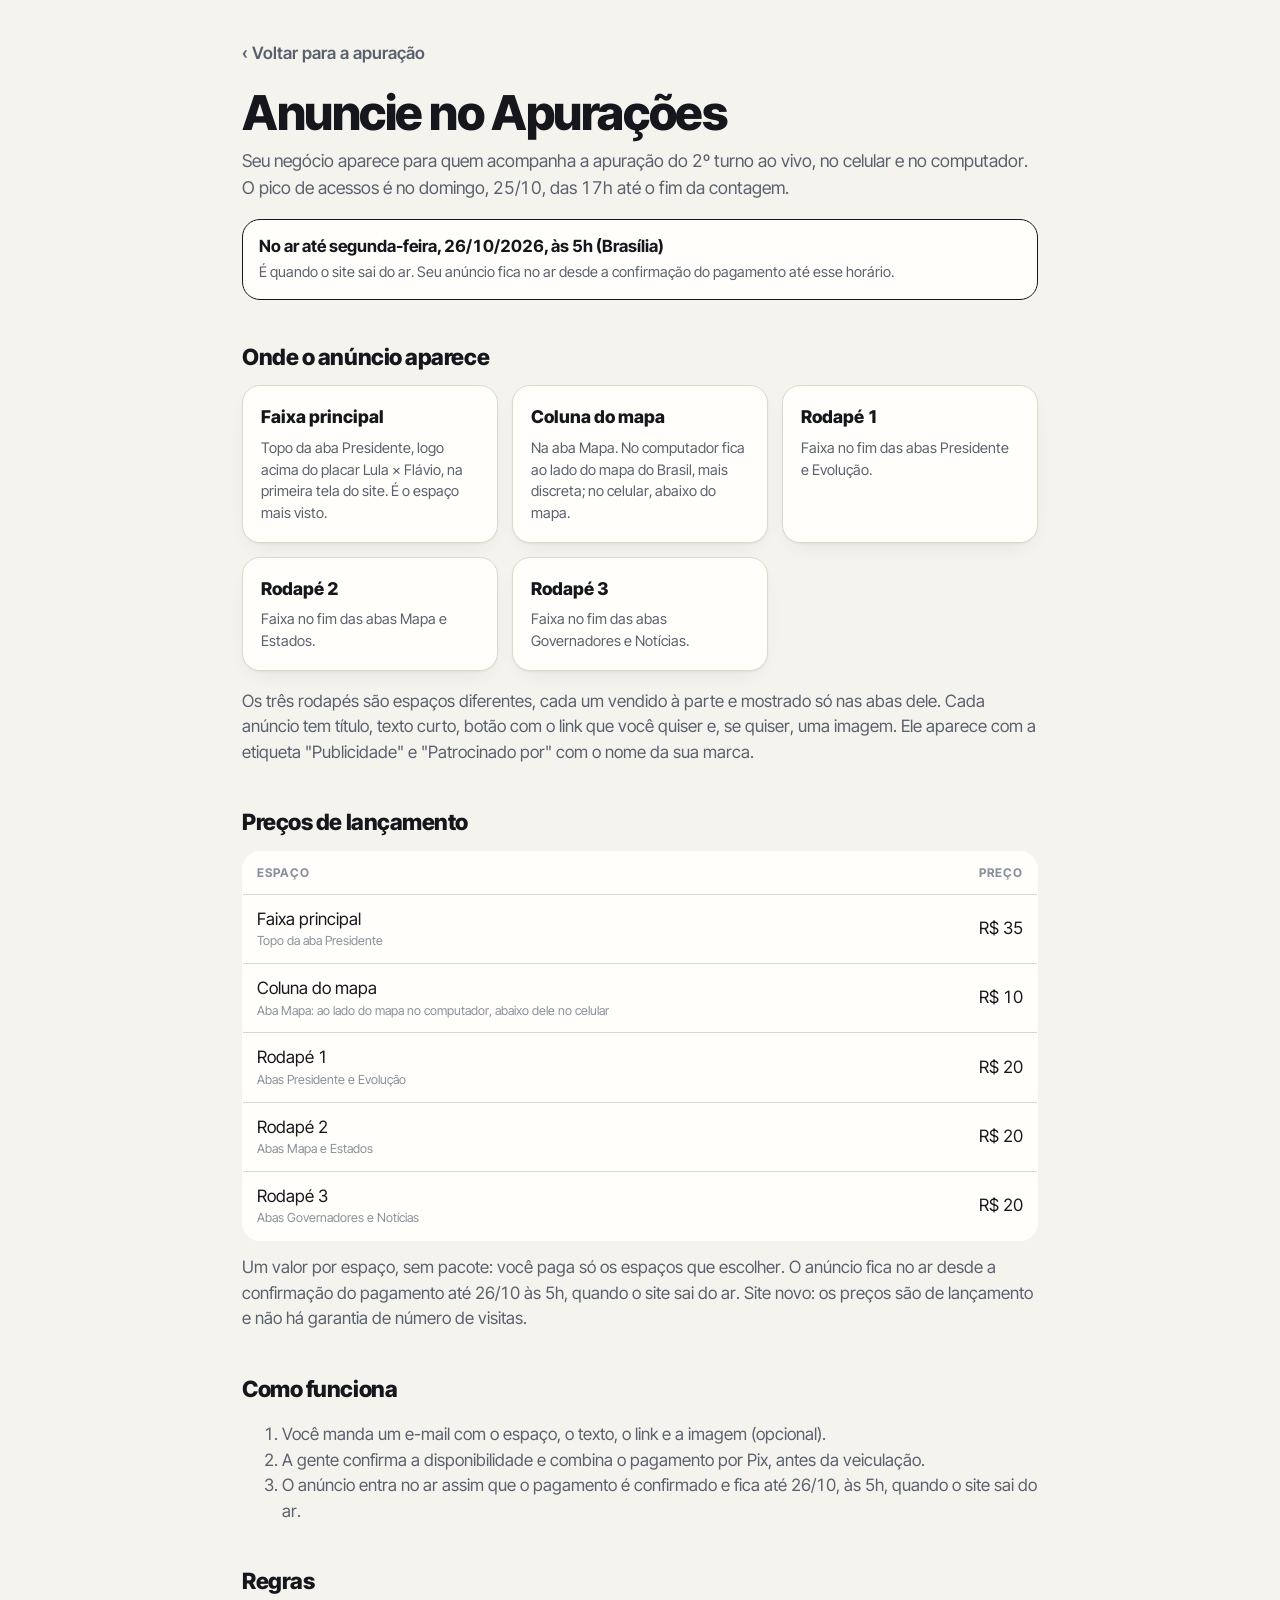
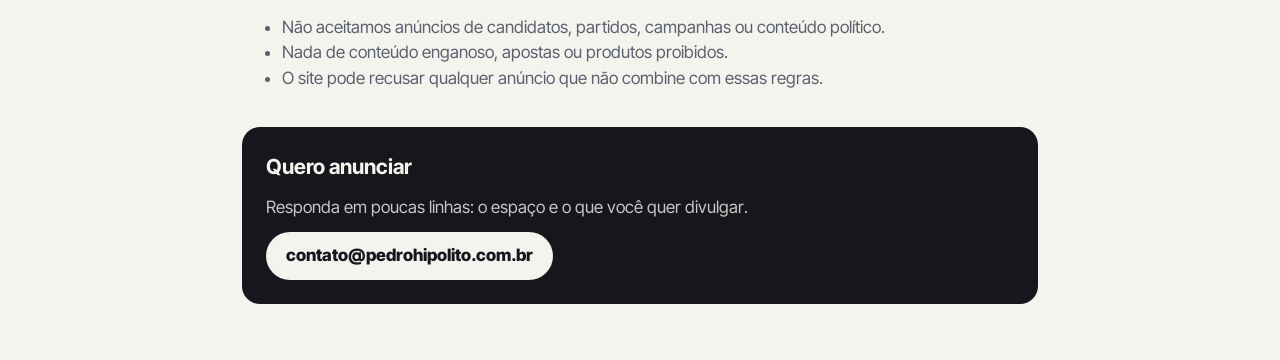
==== commit 03429e37: "Faixa principal R$ 35" ====
--- a/anuncie.html
+++ b/anuncie.html
@@ -4,8 +4,18 @@
 <meta charset="utf-8">
 <meta name="viewport" content="width=device-width,initial-scale=1">
 <meta name="theme-color" content="#f5f3ee">
-<title>Anuncie · Apurações</title>
-<meta name="description" content="Espaços de publicidade no site Apurações: onde aparecem, preços de lançamento e como anunciar.">
+<title>Anuncie no site de apuração das eleições 2026 | Apurações</title>
+<meta name="description" content="Anuncie no Apurações, site independente de apuração ao vivo das eleições 2026: onde os anúncios aparecem, preços de lançamento e como contratar.">
+<link rel="canonical" href="https://pedrohipolito.com.br/apuracoes/anuncie">
+<meta name="robots" content="index, follow">
+<meta property="og:type" content="website">
+<meta property="og:site_name" content="Apurações">
+<meta property="og:locale" content="pt_BR">
+<meta property="og:url" content="https://pedrohipolito.com.br/apuracoes/anuncie">
+<meta property="og:title" content="Anuncie no site de apuração das eleições 2026">
+<meta property="og:description" content="Anuncie no Apurações, site independente de apuração ao vivo das eleições 2026: onde os anúncios aparecem, preços de lançamento e como contratar.">
+<meta property="og:image" content="https://pedrohipolito.com.br/apuracoes/img/og.png">
+<meta name="twitter:card" content="summary_large_image">
 <link rel="icon" href="img/favicon.svg" type="image/svg+xml">
 <link rel="preconnect" href="https://fonts.googleapis.com">
 <link rel="preconnect" href="https://fonts.gstatic.com" crossorigin>
@@ -64,7 +74,7 @@
     <table class="an-tabela">
       <thead><tr><th>Espaço</th><th>Preço</th></tr></thead>
       <tbody>
-        <tr><td>Faixa principal<small>Topo da aba Presidente</small></td><td>R$ 50</td></tr>
+        <tr><td>Faixa principal<small>Topo da aba Presidente</small></td><td>R$ 35</td></tr>
         <tr><td>Coluna do mapa<small>Aba Mapa: ao lado do mapa no computador, abaixo dele no celular</small></td><td>R$ 10</td></tr>
         <tr><td>Rodapé 1<small>Abas Presidente e Evolução</small></td><td>R$ 20</td></tr>
         <tr><td>Rodapé 2<small>Abas Mapa e Estados</small></td><td>R$ 20</td></tr>
--- a/css/estilo.css
+++ b/css/estilo.css
@@ -751,10 +751,7 @@
 .ref-hero summary::-webkit-details-marker { display: none; }
 .ref-tit { display: inline-flex; align-items: center; gap: 4px 8px; flex-wrap: wrap; flex: 1 1 auto; min-width: 0; }
 .ref-tit b { color: var(--ink); font-weight: 700; }
-.ref-resumo { margin-left: auto; font-size: 13px; font-weight: 600; }
-.ref-hero[open] .ref-resumo { display: none; }
 .ref-seta { margin-left: auto; width: 8px; height: 8px; border-right: 2px solid currentColor; border-bottom: 2px solid currentColor; transform: rotate(45deg); transition: transform .2s; flex: none; margin-right: 4px; }
-.ref-resumo + .ref-seta { margin-left: 0; }
 .ref-hero[open] .ref-seta { transform: rotate(-135deg); }
 .ref-corpo { display: grid; grid-template-columns: minmax(0, 1fr) minmax(0, 1fr); grid-template-areas: "l f" "bar bar" "dif dif"; gap: 8px 16px; margin-top: 12px; }
 .ref-cand { display: flex; flex-direction: column; min-width: 0; }
@@ -823,3 +820,55 @@
 .uf-lbl { display: none; }
 @media (max-width: 899.98px) { .uf-lbl { display: inline; font-weight: 600; color: var(--muted); margin-right: 4px; font-size: 13px; } }
 @media (min-width: 900px) { .leg-ufs { display: none; } }
+
+
+/* =====================================================================
+   1º TURNO RECOLHIDO atrás de botões "Ver 1º turno": nada do 1º turno à vista sem um clique
+   ===================================================================== */
+.btn-1t, .ref-1t > summary, .gov-ref > summary, .ref-hero > summary {
+  display: inline-flex; align-items: center; gap: 8px; cursor: pointer; list-style: none;
+  border: 1px solid var(--line); background: var(--surface); color: var(--muted); border-radius: 999px;
+  padding: 7px 14px; min-height: 36px; font-size: 13.5px; font-weight: 700; font-family: inherit;
+}
+.btn-1t:hover, .ref-1t > summary:hover, .gov-ref > summary:hover, .ref-hero > summary:hover { border-color: var(--ink); color: var(--ink); }
+.ref-1t > summary::-webkit-details-marker, .gov-ref > summary::-webkit-details-marker, .ref-hero > summary::-webkit-details-marker { display: none; }
+.btn-1t[hidden] { display: none; }
+.btn-1t .ref-seta, .ref-1t > summary .ref-seta, .gov-ref > summary .ref-seta, .ref-hero > summary .ref-seta { margin: 0 2px 2px 0; width: 7px; height: 7px; }
+.btn-1t[aria-expanded="true"] .ref-seta { transform: rotate(-135deg); margin-bottom: -2px; }
+.ref-1t[open] > summary .ref-seta, .gov-ref[open] > summary .ref-seta { transform: rotate(-135deg); margin-bottom: -2px; }
+.ref-hero > summary .ref-tit { flex: none; }
+.ref-hero > summary .ref-tit b { color: inherit; }
+.ref-hero:not([open]), .ref-1t:not([open]), .gov-ref:not([open]) { background: none; border: 0; padding: 0; }
+.ref-hero { margin-top: 18px; }
+.ref-1t[open], .gov-ref[open] { padding: 10px 12px 12px; }
+.ref-1t[open] > summary, .gov-ref[open] > summary { margin-bottom: 8px; }
+.ref-1t, .gov-ref { margin-top: 14px; }
+.ref-cab { margin: 12px 0 0; display: flex; align-items: center; flex-wrap: wrap; gap: 4px 10px; font-size: 13px; }
+.sec-cab .btn-1t { margin-top: 10px; }
+.controles .btn-1t { margin-left: auto; }
+.faixa-turno .btn-1t { margin-left: auto; background: var(--surface); }
+.dest-grade[data-turno="sem"] { grid-template-columns: minmax(0, 1fr); max-width: 640px; }
+
+/* números gerais: 1º turno só depois do botão */
+#secNum:not(.ver1t) .num-ref, #secNum:not(.ver1t) .nota-ref { display: none; }
+
+/* aba Estados: colunas do 1º turno escondidas até o botão */
+#painel-estados:not(.ver1t) .uf-ref, #painel-estados:not(.ver1t) .uf-grupos, #painel-estados:not(.ver1t) .leg-ufs,
+#painel-estados:not(.ver1t) .uf-cab .c1 { display: none; }
+#painel-estados:not(.ver1t) .uf-grupos .g1 { display: none; }
+@media (max-width: 899.98px) {
+  #painel-estados:not(.ver1t) .ufs li.uf { grid-template-areas: "nome nome marg" "barra barra barra" "l13 l22 apur"; }
+}
+@media (min-width: 900px) {
+  #painel-estados:not(.ver1t) .uf-cab, #painel-estados:not(.ver1t) .ufs li.uf { grid-template-columns: minmax(120px, 1.3fr) minmax(100px, 2fr) 80px 80px 100px 70px; }
+  #painel-estados:not(.ver1t) .ufs li.uf { grid-template-areas: "nome barra l13 l22 marg apur"; }
+}
+@media (min-width: 1024px) {
+  #painel-estados:not(.ver1t) .uf-cab, #painel-estados:not(.ver1t) .ufs li.uf { grid-template-columns: minmax(130px, 1.2fr) minmax(110px, 1.5fr) 92px 92px 124px 84px; }
+}
+@media (min-width: 1280px) {
+  #painel-estados:not(.ver1t) .uf-cab, #painel-estados:not(.ver1t) .ufs li.uf { grid-template-columns: minmax(160px, 1.3fr) minmax(160px, 2fr) 104px 104px 130px 90px; }
+}
+@media (min-width: 1440px) {
+  #painel-estados:not(.ver1t) .uf-cab, #painel-estados:not(.ver1t) .ufs li.uf { grid-template-columns: minmax(180px, 1.2fr) minmax(180px, 2fr) 118px 118px 150px 100px; }
+}
--- a/css/anuncios.css
+++ b/css/anuncios.css
@@ -21,11 +21,10 @@
 .anuncio-btn:hover { opacity: .88; }
 .anuncio-regra { color: var(--faint); font-size: 12px; }
 
+/* No computador o anúncio mantém o tamanho e o empilhamento do celular: um cartão estreito,
+ * centralizado, em vez da faixa achatada que ocupava toda a largura. */
 @media (min-width: 1024px) {
-  .anuncio-faixa .anuncio-caixa { min-height: 110px; padding: 26px 28px 20px; }
-  .anuncio-faixa .anuncio-convite { grid-template-columns: minmax(0, 1fr) auto; align-items: center; column-gap: 28px; }
-  .anuncio-faixa .anuncio-regra { grid-column: 1 / -1; }
-  .anuncio-faixa .anuncio-txt strong { font-size: 1.35rem; }
+  .anuncio-faixa .anuncio-caixa { max-width: 400px; margin: 0 auto; }
 }
 
 @media print { .anuncio { display: none; } }
@@ -34,11 +33,6 @@
 .anuncio-pago.com-img { grid-template-columns: 88px minmax(0, 1fr); align-items: center; column-gap: 14px; }
 .anuncio-pago.com-img .anuncio-btn { grid-column: 1 / -1; }
 .anuncio-img { width: 88px; height: 88px; object-fit: cover; border-radius: 12px; background: var(--surface); }
-@media (min-width: 1024px) {
-  .anuncio-faixa .anuncio-pago.com-img { grid-template-columns: 120px minmax(0, 1fr) auto; }
-  .anuncio-faixa .anuncio-pago.com-img .anuncio-btn { grid-column: auto; }
-  .anuncio-faixa .anuncio-img { width: 120px; height: 80px; }
-}
 .anuncio-txt .anuncio-regra { display: block; margin-top: 6px; }
 
 /* botão "Apoie" (Pix) — js/apoio.js */
@@ -75,18 +69,30 @@
 .apoio-btn-2 { background: var(--surface-2); color: var(--ink); }
 .apoio-nota { font-size: 12.5px !important; }
 .anuncio-mail { color: var(--muted); font-size: 13.5px; font-weight: 600; overflow-wrap: anywhere; }
-@media (min-width: 1024px) { .anuncio-faixa .anuncio-mail { grid-column: 1 / -1; } }
 .btn-baixar { color: var(--ink); text-decoration: none; }
 #anuncio-presidente { padding: 16px 0 0; }
 
-/* vários anúncios no mesmo espaço: um por vez, revezando (js/anuncios.js girar) */
+/* vários anúncios no mesmo espaço: um por vez, revezando (js/anuncios.js girar), com setas, pontinhos
+ * clicáveis e swipe no toque */
 .anuncio-slide { display: none; }
 .anuncio-slide.ativo { display: block; animation: anuncio-entra .45s ease; }
 @keyframes anuncio-entra { from { opacity: 0; transform: translateY(4px); } to { opacity: 1; transform: none; } }
 @media (prefers-reduced-motion: reduce) { .anuncio-slide.ativo { animation: none; } }
-.anuncio-pontos { display: flex; gap: 6px; justify-content: center; margin-top: 12px; }
-.anuncio-pontos i { width: 7px; height: 7px; border-radius: 50%; background: var(--line); }
-.anuncio-pontos i.ativo { background: var(--muted); }
+.anuncio-carrossel { touch-action: pan-y; -webkit-user-select: none; user-select: none; }
+.anuncio-carrossel a, .anuncio-carrossel img { -webkit-user-drag: none; }
+.anuncio-nav { display: flex; align-items: center; justify-content: center; gap: 2px; margin-top: 8px; }
+.anuncio-pontos { display: flex; justify-content: center; }
+.anuncio-ponto { position: relative; width: 32px; height: 44px; padding: 0; border: 0; background: transparent; cursor: pointer; }
+.anuncio-ponto::before { content: ""; position: absolute; top: 50%; left: 50%; width: 8px; height: 8px; margin: -4px 0 0 -4px;
+  border-radius: 50%; background: var(--line); transition: background .2s, transform .2s; }
+.anuncio-ponto:hover::before { background: var(--faint); }
+.anuncio-ponto.ativo::before { background: var(--muted); transform: scale(1.25); }
+.anuncio-seta { display: grid; place-items: center; flex: none; width: 44px; height: 44px; padding: 0; border-radius: 50%;
+  border: 1px solid var(--line); background: var(--surface); color: var(--muted); cursor: pointer; }
+.anuncio-seta:hover { color: var(--ink); background: var(--surface-2); }
+.anuncio-seta:active { transform: scale(.94); }
+.anuncio-seta:focus-visible, .anuncio-ponto:focus-visible { outline: 2.5px solid var(--ink); outline-offset: 2px; }
+.anuncio-janela { min-width: 0; }
 
 /* contagem de visitantes dentro das caixas "Anuncie aqui" e na página Anuncie (js/visitantes.js) */
 .vis-contagem { display: flex; align-items: center; gap: 8px; margin: 8px 0 0; font-size: 14px; color: var(--muted); }
@@ -98,3 +104,65 @@
 .anuncio-espaco { display: block; margin-bottom: 4px; font-size: 11.5px; font-weight: 600; color: var(--faint); }
 .anuncio-prazo { display: block; margin-top: 6px; font-size: 12px; font-weight: 600; color: var(--muted); }
 .anuncio-rodape1, .anuncio-rodape2, .anuncio-rodape3 { padding-top: 22px; }
+
+/* botão "Compartilhar" (js/compartilhar.js) */
+.btn-comp span { display: none; }
+@media (min-width: 1280px) {
+  .btn-tema.btn-comp { width: auto; height: 40px; padding: 0 14px; border-radius: 999px; gap: 6px; display: inline-flex;
+    align-items: center; font: inherit; font-weight: 700; font-size: 13.5px; color: var(--ink); }
+  .btn-comp span { display: inline; }
+  .btn-comp svg { width: 18px; height: 18px; }
+}
+.comp-texto { overflow-wrap: anywhere; background: var(--surface-2); padding: 10px 12px; border-radius: 10px; }
+.comp-lista { display: grid; grid-template-columns: 1fr 1fr; gap: 8px; }
+.comp-link { display: inline-flex; align-items: center; justify-content: center; text-decoration: none; }
+.comp-copiar { grid-column: 1 / -1; }
+
+/* anúncio "banner": a imagem inteira é o link (js/anuncios.js htmlBanner) */
+.anuncio-banner { display: grid; gap: 8px; justify-items: start; }
+.anuncio-banner-link { display: block; width: 100%; border-radius: 14px; overflow: hidden; line-height: 0; background: var(--surface); }
+.anuncio-banner-link:hover { opacity: .95; }
+.anuncio-banner-img { display: block; width: 100%; height: auto; border-radius: 14px; }
+.anuncio-banner .anuncio-regra { display: block; margin: 0; }
+
+/* faixa principal com 2+ quadros: no celular (ou com "reduzir movimento") um por vez, sem esteira */
+.anuncio-grupo-copia { display: none; }
+.anuncio-num { display: none; }
+@media (min-width: 1024px) {
+  .anuncio-faixa .anuncio-caixa.anuncio-caixa-banner,
+  .anuncio-faixa .anuncio-caixa.anuncio-caixa-larga { max-width: 760px; }
+}
+
+/* computador, com movimento permitido: esteira contínua da direita para a esquerda (~40 px/s), movida
+ * por js/anuncios.js (moverEsteiras); as setas ficam sobrepostas às laterais da faixa */
+@media (min-width: 1024px) and (prefers-reduced-motion: no-preference) {
+  .anuncio-faixa .anuncio-caixa.anuncio-caixa-larga { max-width: none; }
+  .anuncio-esteira { position: relative; }
+  .anuncio-esteira .anuncio-janela { overflow: hidden; -webkit-mask-image: linear-gradient(90deg, transparent, #000 28px, #000 calc(100% - 28px), transparent);
+    mask-image: linear-gradient(90deg, transparent, #000 28px, #000 calc(100% - 28px), transparent); }
+  .anuncio-esteira .anuncio-trilho { display: flex; align-items: flex-start; width: max-content; will-change: transform; }
+  .anuncio-esteira .anuncio-grupo-copia { display: flex; align-items: flex-start; }
+  .anuncio-esteira .anuncio-slide { display: block; flex: none; width: 600px; margin-right: 24px; animation: none; }
+  .anuncio-esteira .anuncio-pontos { display: none; }
+  .anuncio-esteira .anuncio-nav { position: absolute; inset: 0; margin: 0; padding: 0 4px; justify-content: space-between; pointer-events: none; }
+  .anuncio-esteira .anuncio-seta { pointer-events: auto; width: 44px; height: 44px; color: var(--ink);
+    background: var(--surface); background: color-mix(in srgb, var(--surface) 72%, transparent);
+    -webkit-backdrop-filter: blur(6px); backdrop-filter: blur(6px); box-shadow: 0 1px 6px rgba(0, 0, 0, .18);
+    opacity: .8; transition: opacity .2s, background .2s; }
+  .anuncio-esteira:hover .anuncio-seta, .anuncio-esteira .anuncio-seta:focus-visible { opacity: 1; }
+  .anuncio-esteira .anuncio-seta:hover { background: var(--surface); }
+
+  /* quadro "Anuncie aqui" no formato do banner (600 x 150), para a fila ficar uniforme */
+  .anuncio-esteira .anuncio-convite { box-sizing: border-box; width: 600px; height: 150px; padding: 12px 16px; gap: 0 14px;
+    grid-template-columns: minmax(0, 1fr) auto; grid-template-rows: auto auto auto; align-content: center; justify-items: start;
+    border: 1.5px solid var(--line); border-radius: 14px; background: var(--surface); }
+  .anuncio-esteira .anuncio-convite .anuncio-txt { grid-column: 1; grid-row: 1 / 4; align-self: center; }
+  .anuncio-esteira .anuncio-convite .anuncio-txt strong { font-size: 1.3rem; }
+  .anuncio-esteira .anuncio-convite .anuncio-txt span { font-size: 13.5px; line-height: 1.3; display: block; }
+  .anuncio-esteira .anuncio-convite .vis-contagem { margin-top: 4px; font-size: 12.5px; }
+  .anuncio-esteira .anuncio-convite .anuncio-prazo { margin-top: 3px; font-size: 11.5px; }
+  .anuncio-esteira .anuncio-convite .anuncio-btn { grid-column: 2; grid-row: 1; align-self: end; min-height: 38px; padding: 0 14px; font-size: 13px; }
+  .anuncio-esteira .anuncio-convite .anuncio-mail { grid-column: 2; grid-row: 2; align-self: center; margin-top: 6px; font-size: 12px; }
+  .anuncio-esteira .anuncio-convite .anuncio-regra { grid-column: 2; grid-row: 3; align-self: start; max-width: 190px; font-size: 10.5px; line-height: 1.25; margin-top: 4px; }
+  .anuncio-esteira .anuncio-num { display: block; margin-top: 3px; font-size: 10.5px; font-weight: 600; letter-spacing: .04em; text-transform: uppercase; color: var(--faint); }
+}
